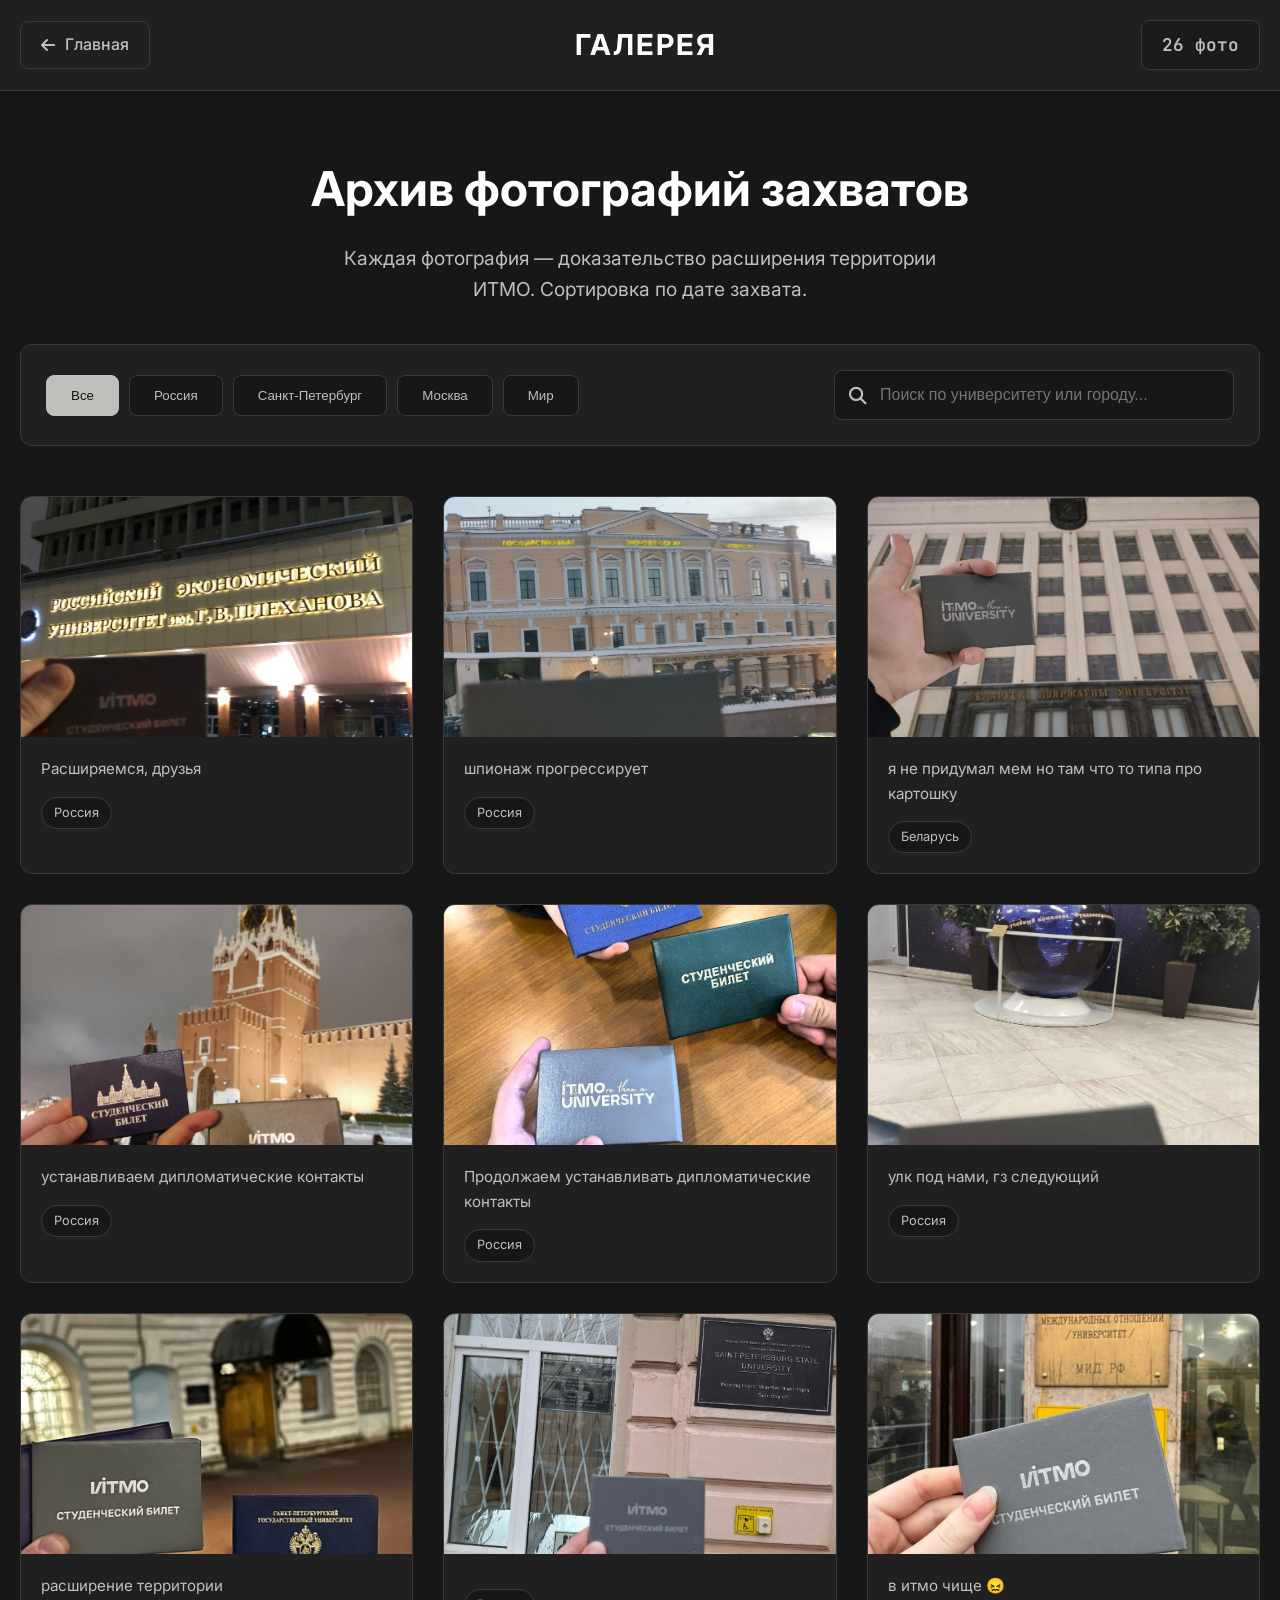
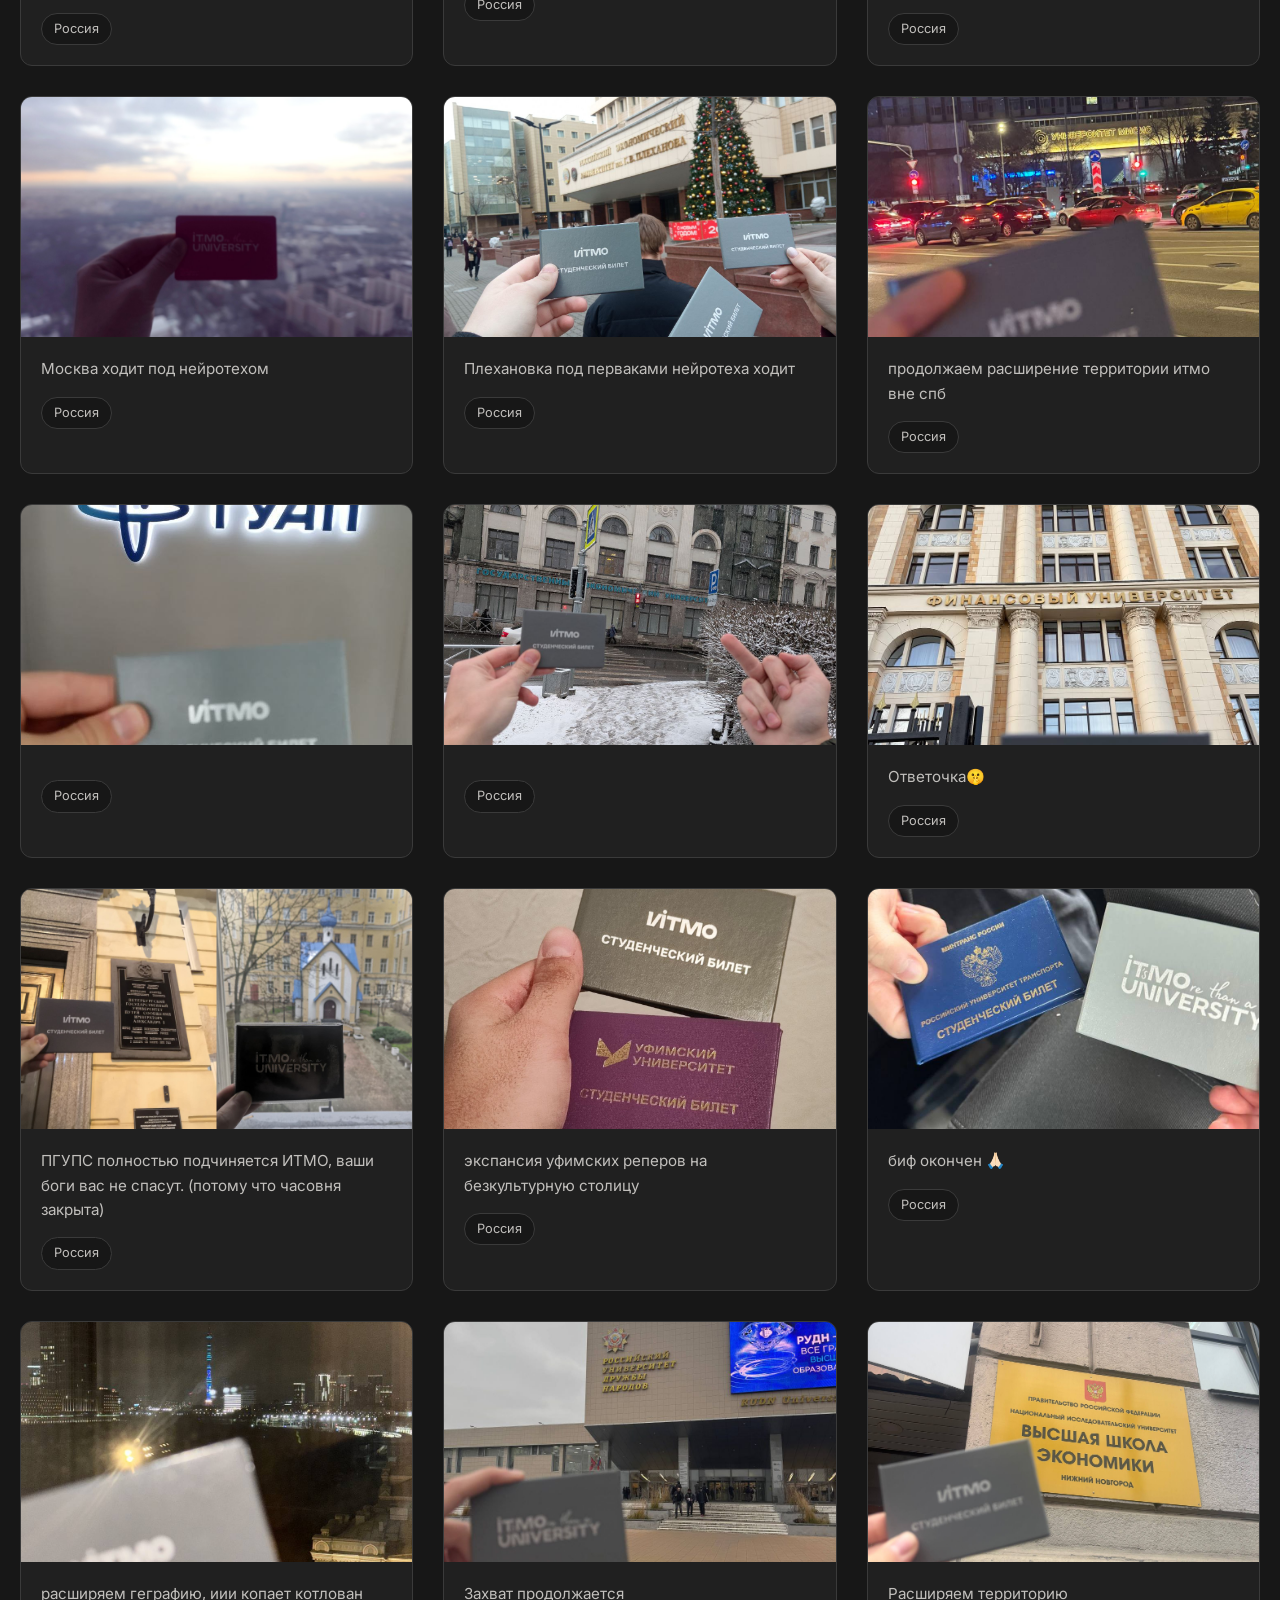
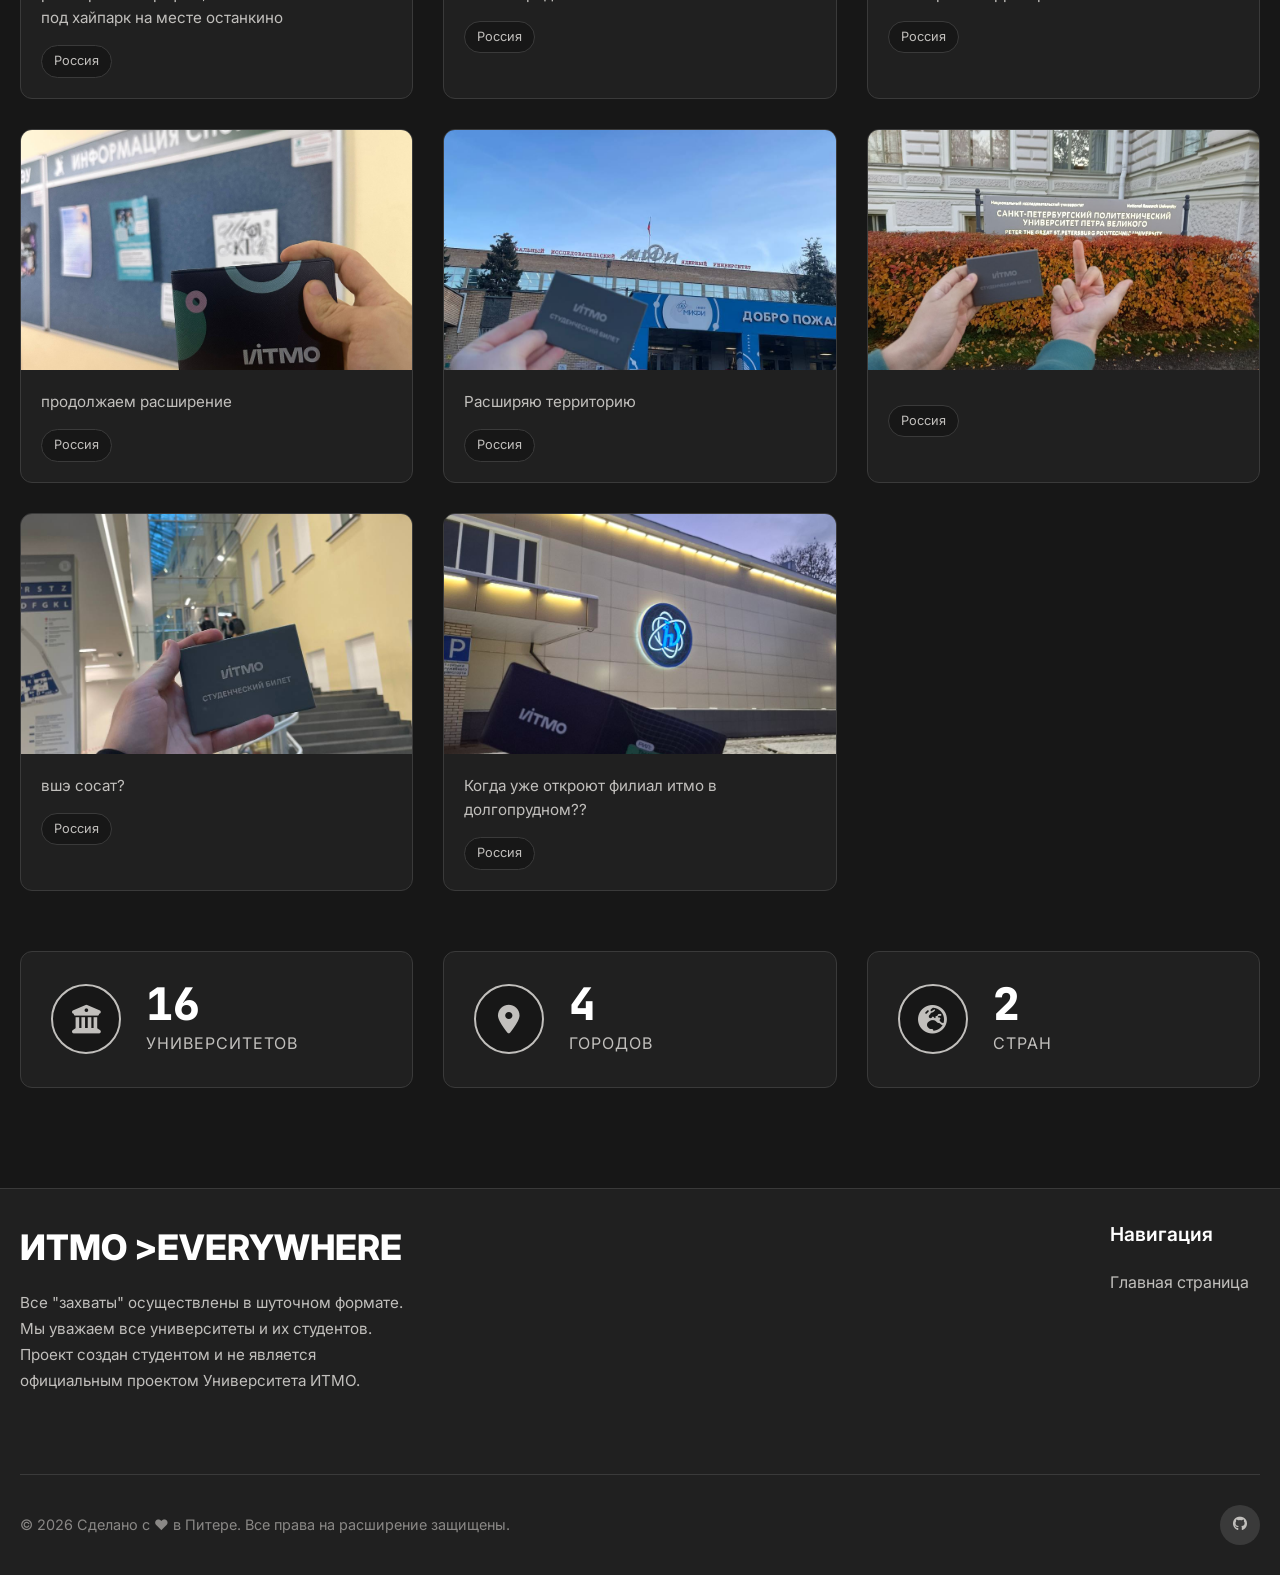
==== gallery.html @ 2c932a51 "Загружена полнустью начальная версия сайта, для тестирования в GitHub Pages" ====
<!DOCTYPE html>
<html lang="ru">
<head>
    <meta charset="UTF-8">
    <meta name="viewport" content="width=device-width, initial-scale=1.0">
    <title>Галерея | ИТМО >EVERYWHERE</title>
    <link rel="stylesheet" href="https://cdnjs.cloudflare.com/ajax/libs/font-awesome/6.4.0/css/all.min.css">
    <link href="https://fonts.googleapis.com/css2?family=Inter:wght@300;400;500;600;700;800&family=JetBrains+Mono:wght@400;500;600;700&display=swap" rel="stylesheet">
    <link rel="stylesheet" href="css/style.css">
    <link rel="stylesheet" href="css/gallery.css">
</head>
<body class="gallery-page">
    <nav class="gallery-nav">
        <div class="container">
            <div class="nav-content">
                <a href="index.html" class="nav-back">
                    <i class="fas fa-arrow-left"></i>
                    <span>Главная</span>
                </a>
                <div class="nav-logo">ГАЛЕРЕЯ</div>
                <div class="nav-stats">
                    <span id="total-photos">0</span> фото
                </div>
            </div>
        </div>
    </nav>
    
    <main class="gallery-main">
        <div class="container">
            <div class="gallery-header">
                <h1 class="gallery-title">Архив фотографий захватов</h1>
                <p class="gallery-subtitle">Каждая фотография — доказательство расширения территории ИТМО. Сортировка по дате захвата.</p>
                
                <div class="gallery-controls">
                    <div class="filter-controls">
                        <button class="filter-btn active" data-filter="all">Все</button>
                        <button class="filter-btn" data-filter="russia">Россия</button>
                        <button class="filter-btn" data-filter="spb">Санкт-Петербург</button>
                        <button class="filter-btn" data-filter="msk">Москва</button>
                        <button class="filter-btn" data-filter="world">Мир</button>
                    </div>
                    
                    <div class="search-controls">
                        <div class="search-box">
                            <i class="fas fa-search"></i>
                            <input type="text" id="search-input" placeholder="Поиск по университету или городу...">
                        </div>
                    </div>
                </div>
            </div>
            
            <div class="gallery-grid" id="gallery-grid">
                <!-- Фотографии будут загружаться здесь -->
                <div class="loading-spinner">
                    <div class="spinner"></div>
                    <p>Загружаем архив захватов...</p>
                </div>
            </div>
            
            <div class="gallery-stats">
                <div class="stats-card">
                    <div class="stats-icon">
                        <i class="fas fa-university"></i>
                    </div>
                    <div class="stats-content">
                        <div class="stats-number" id="stats-universities">0</div>
                        <div class="stats-label">университетов</div>
                    </div>
                </div>
                
                <div class="stats-card">
                    <div class="stats-icon">
                        <i class="fas fa-map-marker-alt"></i>
                    </div>
                    <div class="stats-content">
                        <div class="stats-number" id="stats-cities">0</div>
                        <div class="stats-label">городов</div>
                    </div>
                </div>
                
                <div class="stats-card">
                    <div class="stats-icon">
                        <i class="fas fa-globe-europe"></i>
                    </div>
                    <div class="stats-content">
                        <div class="stats-number" id="stats-countries">0</div>
                        <div class="stats-label">стран</div>
                    </div>
                </div>
            </div>
        </div>
    </main>
    
    <!-- Модальное окно для просмотра фото -->
    <div class="modal-overlay" id="image-modal">
        <div class="modal-container">
            <button class="modal-close" id="modal-close">
                <i class="fas fa-times"></i>
            </button>
            
            <div class="modal-content">
                <div class="modal-image-container">
                    <img id="modal-image" src="" alt="">
                    <div class="image-nav">
                        <button class="nav-btn prev-btn" id="prev-btn">
                            <i class="fas fa-chevron-left"></i>
                        </button>
                        <button class="nav-btn next-btn" id="next-btn">
                            <i class="fas fa-chevron-right"></i>
                        </button>
                    </div>
                </div>
                
                <div class="modal-info">
                    <div class="info-header">
                        <h2 id="modal-university">Название университета</h2>
                        <div class="university-location">
                            <i class="fas fa-map-marker-alt"></i>
                            <span id="modal-location">Город, Страна</span>
                        </div>
                    </div>
                    
                    <div class="info-content">
                        <div class="info-item">
                            <div class="info-label">Дата захвата</div>
                            <div class="info-value" id="modal-date">-</div>
                        </div>
                        
                        <div class="info-item">
                            <div class="info-label">ID захвата</div>
                            <div class="info-value" id="modal-id">-</div>
                        </div>
                        
                        <div class="info-item">
                            <div class="info-label">Комментарий</div>
                            <div class="info-value" id="modal-comment">-</div>
                        </div>
                    </div>
                    
                    <div class="info-actions">
                        <button class="action-btn" id="download-btn">
                            <i class="fas fa-download"></i>
                            <span>Скачать фото</span>
                        </button>
                        <button class="action-btn" id="share-btn">
                            <i class="fas fa-share-alt"></i>
                            <span>Поделиться</span>
                        </button>
                    </div>
                </div>
            </div>
        </div>
    </div>
    
    <footer class="footer">
        <div class="container">
            <div class="footer-content">
                <div class="footer-brand">
                    <div class="footer-logo">ИТМО >EVERYWHERE</div>
                    <p class="footer-description">Все "захваты" осуществлены в шуточном формате. Мы уважаем все университеты и их студентов. Проект создан студентом и не является официальным проектом Университета ИТМО.</p>
                </div>
                
                <div class="footer-links">
                    <div class="footer-column">
                        <h4>Навигация</h4>
                        <ul>
                            <li><a href="index.html">Главная страница</a></li>
                        </ul>
                    </div>
                </div>
            </div>
            
            <div class="footer-bottom">
                <div class="copyright">
                    © 2026 Сделано с ❤️ в Питере. Все права на расширение защищены.
                </div>
                
                <div class="social-links">
                    <a href="https://github.com/Sem-Ir-dev/" class="social-link" target="_blank">
                        <i class="fab fa-github"></i>
                    </a>
                </div>
            </div>
        </div>
    </footer>
    
    <script src="js/gallery.js"></script>
</body>
</html>
---- css/style.css ----
:root {
    --primary-dark: #171717;
    --primary-light: #C1BFBC;
    --primary-gray: #3A3A3A;
    --accent-color: #FFFFFF;
    --text-primary: #FFFFFF;
    --text-secondary: #C1BFBC;
    --text-tertiary: #8A8886;
    --border-color: #3A3A3A;
    --card-bg: #202020;
    --hover-bg: #2A2A2A;
}

/* Сброс и базовые стили */
* {
    margin: 0;
    padding: 0;
    box-sizing: border-box;
}

html {
    scroll-behavior: smooth;
}

body {
    font-family: 'Inter', sans-serif;
    background-color: var(--primary-dark);
    color: var(--text-primary);
    line-height: 1.6;
    overflow-x: hidden;
}

h1, h2, h3, h4 {
    font-weight: 700;
}

.container {
    width: 100%;
    max-width: 1280px;
    margin: 0 auto;
    padding: 0 20px;
}

.section {
    padding: 100px 0;
}

.section-header {
    margin-bottom: 60px;
    text-align: center;
}

.section-title {
    font-size: 3rem;
    margin-bottom: 15px;
    color: var(--text-primary);
    position: relative;
    display: inline-block;
}

.section-title::after {
    content: '';
    position: absolute;
    bottom: -10px;
    left: 50%;
    transform: translateX(-50%);
    width: 60px;
    height: 3px;
    background-color: var(--primary-light);
}

.section-subtitle {
    font-size: 1.2rem;
    color: var(--text-secondary);
    max-width: 600px;
    margin: 25px auto 0;
}

.hero {
    min-height: 100vh;
    display: flex;
    align-items: center;
    position: relative;
    overflow: hidden;
    background-color: var(--primary-dark);
    border-bottom: 1px solid var(--border-color);
}

.hero::before {
    content: '';
    position: absolute;
    top: 0;
    left: 0;
    width: 100%;
    height: 100%;
    background-image: 
        radial-gradient(circle at 10% 20%, rgba(193, 191, 188, 0.03) 0%, transparent 50%),
        radial-gradient(circle at 90% 80%, rgba(193, 191, 188, 0.03) 0%, transparent 50%);
    z-index: 0;
}

.hero-content {
    position: relative;
    z-index: 2;
    width: 100%;
    text-align: center;
}

.hero-logo {
    margin-bottom: 30px;
    font-size: 4.5rem;
    line-height: 1.1;
    display: flex;
    flex-direction: column;
    align-items: center;
    gap: 10px;
}

.logo-itmo {
    width: 300px;
}

.floating-hand-container {
    width: 260px;
    height: 260px;
    margin: 0 auto;
}

.floating-hand {
    width: 100%;
    height: 100%;
    object-fit: contain;
    filter: drop-shadow(0 20px 40px rgba(0, 0, 0, 0.5));
    animation: floatAnimation 6s ease-in-out infinite;
}

.id-card-glow {
    position: absolute;
    top: 50%;
    left: 50%;
    width: 200px;
    height: 200px;
    background: radial-gradient(
        circle,
        rgba(193, 191, 188, 0.3) 0%,
        rgba(193, 191, 188, 0.1) 40%,
        transparent 70%
    );
    transform: translate(-50%, -50%);
    animation: pulseGlow 3s ease-in-out infinite;
    z-index: -1;
}

.logo-expansion {
    font-weight: 300;
    color: var(--text-secondary);
    letter-spacing: 3px;
    text-transform: uppercase;
    font-size: 16px;
    font-style: italic;
}

.hero-subtitle {
    font-size: 1.8rem;
    color: var(--text-secondary);
    margin-bottom: 60px;
    max-width: 700px;
    margin-left: auto;
    margin-right: auto;
    font-weight: 300;
    letter-spacing: 0.5px;
}

.stats-container {
    display: flex;
    justify-content: center;
    gap: 30px;
    margin-bottom: 60px;
    flex-wrap: wrap;
}

.stat-card {
    background-color: var(--card-bg);
    border: 1px solid var(--border-color);
    border-radius: 12px;
    padding: 30px 25px;
    min-width: 200px;
    transition: all 0.3s ease;
}

.stat-card:hover {
    transform: translateY(-5px);
    border-color: var(--primary-light);
    box-shadow: 0 10px 30px rgba(0, 0, 0, 0.3);
}

.stat-number {
    font-size: 3.5rem;
    font-weight: 800;
    color: var(--text-primary);
    line-height: 1;
    margin-bottom: 10px;
    font-family: 'JetBrains Mono', monospace;
}

.stat-label {
    font-size: 0.95rem;
    color: var(--text-secondary);
    text-transform: uppercase;
    letter-spacing: 1.5px;
    font-weight: 500;
}

.btn {
    display: inline-flex;
    align-items: center;
    justify-content: center;
    padding: 18px 36px;
    margin: 20px 10px;
    background-color: transparent;
    color: var(--text-primary);
    text-decoration: none;
    font-weight: 600;
    font-size: 1.1rem;
    border-radius: 8px;
    border: 2px solid var(--primary-light);
    cursor: pointer;
    transition: all 0.3s ease;
    gap: 12px;
    position: relative;
    overflow: hidden;
}

.btn::before {
    content: '';
    position: absolute;
    top: 0;
    left: 0;
    width: 0%;
    height: 100%;
    background-color: var(--primary-light);
    transition: width 0.3s ease;
    z-index: -1;
}

.btn:hover::before {
    width: 100%;
}

.btn:hover {
    color: var(--primary-dark);
    border-color: var(--primary-light);
}

/* Блок "Процесс захвата мира" */
.process {
    background-color: var(--primary-dark);
    border-bottom: 1px solid var(--border-color);
}

.progress-container {
    display: grid;
    grid-template-columns: repeat(auto-fit, minmax(300px, 1fr));
    gap: 30px;
}

.progress-card {
    background-color: var(--card-bg);
    border-radius: 12px;
    padding: 35px 30px;
    border: 1px solid var(--border-color);
    transition: all 0.3s ease;
}

.progress-card:hover {
    transform: translateY(-8px);
    border-color: var(--primary-light);
    box-shadow: 0 15px 40px rgba(0, 0, 0, 0.2);
}

.progress-header {
    display: flex;
    justify-content: space-between;
    align-items: center;
    margin-bottom: 30px;
}

.progress-title {
    font-size: 1.5rem;
    color: var(--text-primary);
}

.progress-percentage {
    font-size: 2.5rem;
    font-weight: 800;
    font-family: 'JetBrains Mono', monospace;
    color: var(--primary-light);
}

.progress-bar {
    height: 10px;
    background-color: var(--primary-gray);
    border-radius: 5px;
    overflow: hidden;
    margin-bottom: 25px;
}

.progress-fill {
    height: 100%;
    border-radius: 5px;
    transition: width 1.5s cubic-bezier(0.34, 1.56, 0.64, 1);
    position: relative;
    overflow: hidden;
}

.progress-fill::after {
    content: '';
    position: absolute;
    top: 0;
    left: 0;
    width: 100%;
    height: 100%;
    background: linear-gradient(90deg, 
        rgba(255, 255, 255, 0) 0%, 
        rgba(255, 255, 255, 0.2) 50%, 
        rgba(255, 255, 255, 0) 100%);
    animation: shimmer 2s infinite;
}

@keyframes floatAnimation {
    0%, 100% {
        transform: translateY(0px) rotate(-5deg);
    }
    50% {
        transform: translateY(-20px) rotate(5deg);
    }
}

@keyframes pulseGlow {
    0%, 100% {
        opacity: 0.5;
        transform: translate(-50%, -50%) scale(1);
    }
    50% {
        opacity: 0.8;
        transform: translate(-50%, -50%) scale(1.1);
    }
}

@keyframes shimmer {
    0% { transform: translateX(-100%); }
    100% { transform: translateX(100%); }
}

.russia-progress {
    background-color: var(--primary-light);
}

.europe-progress {
    background-color: var(--primary-light);
}

.world-progress {
    background-color: var(--primary-light);
}

.progress-description {
    color: var(--text-secondary);
    font-size: 0.95rem;
    line-height: 1.7;
}

.control-close {
    background-color: #FF5F57;
}

.control-minimize {
    background-color: #FFBD2E;
}

.control-maximize {
    background-color: #28C840;
}

/* Карта экспансии */
.map-section {
    background-color: var(--primary-dark);
    border-bottom: 1px solid var(--border-color);
}

.map-container {
    border-radius: 12px;
    overflow: hidden;
    border: 1px solid var(--border-color);
    height: 600px;
    position: relative;
    background-color: var(--card-bg);
}

#expansion-map {
    height: 100%;
    width: 100%;
}

.map-legend {
    position: absolute;
    top: 20px;
    left: 20px;
    background-color: rgba(23, 23, 23, 0.95);
    backdrop-filter: blur(10px);
    border: 1px solid var(--border-color);
    border-radius: 8px;
    padding: 20px;
    z-index: 1000;
    max-width: 280px;
    max-height: 300px;
}

.legend-title {
    font-size: 1.1rem;
    margin-bottom: 15px;
    color: var(--text-primary);
    font-weight: 600;
}

.legend-item {
    display: flex;
    align-items: center;
    margin-bottom: 15px;
}

.legend-color {
    width: 16px;
    height: 16px;
    border-radius: 50%;
    margin-right: 12px;
    flex-shrink: 0;
    background-color: var(--primary-light);
    border: 2px solid var(--text-primary);
}

.legend-text {
    color: var(--text-secondary);
    font-size: 0.9rem;
}

.legend-stats {
    margin-top: 20px;
    padding-top: 20px;
    border-top: 1px solid var(--border-color);
}

.legend-stat {
    display: flex;
    justify-content: space-between;
    margin-bottom: 8px;
}

.legend-stat-label {
    color: var(--text-secondary);
    font-size: 0.85rem;
}

.legend-stat-value {
    color: var(--text-primary);
    font-size: 0.9rem;
    font-weight: 600;
    font-family: 'JetBrains Mono', monospace;
}

/* Блок "Как присоединиться?" */
.join {
    background-color: var(--primary-dark);
    border-bottom: 1px solid var(--border-color);
}

.join-content {
    display: grid;
    grid-template-columns: 1fr 1fr;
    gap: 60px;
    align-items: center;
}

.join-steps {
    display: flex;
    flex-direction: column;
    gap: 40px;
}

.step {
    display: flex;
    gap: 25px;
    position: relative;
}

.step-number {
    width: 60px;
    height: 60px;
    background-color: var(--primary-dark);
    border: 2px solid var(--primary-light);
    border-radius: 50%;
    display: flex;
    align-items: center;
    justify-content: center;
    font-size: 1.8rem;
    font-weight: 800;
    flex-shrink: 0;
    color: var(--primary-light);
    font-family: 'JetBrains Mono', monospace;
}

.step-content {
    flex: 1;
}

.step-title {
    font-size: 1.5rem;
    margin-bottom: 10px;
    color: var(--text-primary);
}

.step-description {
    color: var(--text-secondary);
    line-height: 1.7;
}

.qr-container {
    background-color: var(--card-bg);
    border-radius: 12px;
    padding: 40px;
    text-align: center;
    border: 1px solid var(--border-color);
}

.qr-title {
    font-size: 1.5rem;
    margin-bottom: 15px;
    color: var(--text-primary);
}

.qr-description {
    color: var(--text-secondary);
    margin-bottom: 30px;
    line-height: 1.7;
}

.qr-code {
    width: 220px;
    height: 220px;
    background-color: var(--primary-light);
    border-radius: 8px;
    margin: 0 auto 30px;
    display: flex;
    align-items: center;
    justify-content: center;
    position: relative;
    overflow: hidden;
    border: 2px solid var(--border-color);
}

.qr-placeholder {
    display: flex;
    flex-direction: column;
    align-items: center;
    gap: 15px;
    color: var(--primary-dark);
}

.qr-placeholder i {
    font-size: 4rem;
}

.qr-placeholder span {
    font-weight: 600;
    font-size: 1.1rem;
}

/* Футер */
.footer {
    background-color: var(--card-bg);
    padding: 30px 0;
    border-top: 1px solid var(--border-color);
}

.footer-content {
    display: flex;
    justify-content: space-between;
    align-items: flex-start;
    flex-wrap: wrap;
    margin-bottom: 40px;
}

.footer-brand {
    flex: 1;
    min-width: 300px;
    margin-right: 40px;
    margin-bottom: 40px;
}

.footer-logo {
    font-size: 2.2rem;
    font-weight: 800;
    color: var(--text-primary);
    margin-bottom: 15px;
}

.footer-description {
    color: var(--text-secondary);
    max-width: 400px;
    line-height: 1.7;
    font-size: 0.95rem;
}

.footer-links {
    display: flex;
    gap: 60px;
    flex-wrap: wrap;
}

.footer-column {
    min-width: 150px;
}

.footer-column h4 {
    font-size: 1.2rem;
    margin-bottom: 20px;
    color: var(--text-primary);
    font-weight: 600;
}

.footer-column ul {
    list-style: none;
}

.footer-column li {
    margin-bottom: 12px;
}

.footer-column a {
    color: var(--text-secondary);
    text-decoration: none;
    transition: color 0.3s ease;
    display: flex;
    align-items: center;
    gap: 8px;
}

.footer-column a:hover {
    color: var(--primary-light);
}

.footer-bottom {
    display: flex;
    justify-content: space-between;
    align-items: center;
    padding-top: 30px;
    border-top: 1px solid var(--border-color);
    color: var(--text-tertiary);
    font-size: 0.9rem;
    flex-wrap: wrap;
}

.copyright {
    flex: 1;
}

.social-links {
    display: flex;
    gap: 15px;
}

.social-link {
    width: 40px;
    height: 40px;
    border-radius: 50%;
    background-color: var(--primary-gray);
    display: flex;
    align-items: center;
    justify-content: center;
    color: var(--text-secondary);
    text-decoration: none;
    transition: all 0.3s ease;
}

.social-link:hover {
    background-color: var(--primary-light);
    color: var(--primary-dark);
    transform: translateY(-3px);
}

/* Адаптивность */
@media (max-width: 1024px) {
    .hero-logo {
        font-size: 3.5rem;
    }

    .floating-hand-container {
        position: relative;
        width: 300px;
        height: 300px;
        right: auto;
        bottom: auto;
        margin: 30px auto;
    }
    
    .logo-expansion {
        font-size: 2.5rem;
    }
    
    .hero-subtitle {
        font-size: 1.5rem;
    }
    
    .join-content {
        grid-template-columns: 1fr;
        gap: 40px;
    }
    
    .footer-content {
        flex-direction: column;
        gap: 40px;
    }
    
    .footer-links {
        width: 100%;
        justify-content: space-between;
    }
}

@media (max-width: 768px) {
    .hero-logo {
        font-size: 2.8rem;
        flex-direction: column;
        gap: 5px;
    }
    
    .logo-expansion {
        font-size: 2rem;
    }
    
    .logo-separator {
        font-size: 2rem;
        margin: 5px 0;
    }
    
    .hero-subtitle {
        font-size: 1.3rem;
    }
    
    .section-title {
        font-size: 2.5rem;
    }
    
    .section {
        padding: 70px 0;
    }
    
    .stats-container {
        justify-content: center;
    }
    
    .stat-card {
        min-width: 150px;
        padding: 20px 15px;
    }
    
    .stat-number {
        font-size: 2.8rem;
    }
    
    .progress-container {
        grid-template-columns: 1fr;
    }
    
    .map-container {
        height: 900px;
    }
    
    .footer-links {
        flex-direction: column;
        gap: 30px;
    }
    
    .footer-bottom {
        flex-direction: column;
        gap: 20px;
        text-align: center;
    }
}

@media (max-width: 480px) {
    .hero-logo {
        font-size: 2rem;
    }
    
    .logo-expansion {
        font-size: 1.5rem;
        letter-spacing: 2px;
    }
    
    .logo-separator {
        font-size: 1.5rem;
    }
    
    .section-title {
        font-size: 2rem;
    }
    
    .stat-card {
        min-width: 100%;
    }
    
    .step {
        flex-direction: column;
        gap: 15px;
    }
    
    .step-number {
        width: 50px;
        height: 50px;
        font-size: 1.5rem;
    }
    
    .map-legend {
        position: relative;
        top: 0;
        left: 0;
        max-width: 100%;
    }
}

/* Стили для карты */
.leaflet-container {
    font-family: 'Inter', sans-serif;
    background-color: var(--primary-dark) !important;
}

.university-marker {
    background-color: var(--primary-light);
    border: 3px solid var(--text-primary);
    border-radius: 50%;
    width: 24px;
    height: 24px;
    display: flex;
    align-items: center;
    justify-content: center;
    color: var(--primary-dark);
    font-weight: bold;
    box-shadow: 0 0 10px rgba(193, 191, 188, 0.5);
}

.leaflet-popup-content {
    min-width: 280px;
    padding: 0;
    margin: 0;
    background-color: var(--card-bg);
    color: var(--text-primary);
}

.university-popup {
    padding: 0;
}

.university-photo {
    width: 100%;
    height: 180px;
    object-fit: cover;
    border-radius: 4px 4px 0 0;
    background-color: var(--primary-gray);
}

.university-info {
    padding: 20px;
}

.university-name {
    font-weight: 700;
    color: var(--text-primary);
    font-size: 1.3rem;
    margin-bottom: 8px;
}

.university-location {
    display: flex;
    align-items: center;
    gap: 8px;
    color: var(--text-secondary);
    margin-bottom: 15px;
    font-size: 0.95rem;
}

.university-comment {
    color: var(--text-secondary);
    line-height: 1.6;
    font-style: italic;
    border-left: 3px solid var(--primary-light);
    padding-left: 12px;
}

.leaflet-popup-content-wrapper {
    border-radius: 8px;
    border: 1px solid var(--border-color);
    background-color: var(--card-bg);
    color: var(--text-primary);
    box-shadow: 0 10px 30px rgba(0, 0, 0, 0.3);
}

.leaflet-popup-tip {
    background-color: var(--card-bg);
    border: 1px solid var(--border-color);
}

.leaflet-control-attribution {
    background-color: rgba(23, 23, 23, 0.8) !important;
    color: var(--text-secondary) !important;
}

.leaflet-control-attribution a {
    color: var(--primary-light) !important;
}

@keyframes glitch {
  0% {
    transform: translate(0);
  }
  20% {
    transform: translate(-2px, 2px);
  }
  40% {
    transform: translate(-2px, -2px);
  }
  60% {
    transform: translate(2px, 2px);
  }
  80% {
    transform: translate(2px, -2px);
  }
  100% {
    transform: translate(0);
  }
}

@keyframes glitchText {
  0% {
    clip-path: inset(0 0 0 0);
    transform: translate(0);
  }
  5% {
    clip-path: inset(15% 0 30% 0);
    transform: translate(-1px, 1px);
  }
  10% {
    clip-path: inset(30% 0 15% 0);
    transform: translate(1px, -1px);
  }
  15% {
    clip-path: inset(10% 0 40% 0);
    transform: translate(-1px, 0);
  }
  20% {
    clip-path: inset(0 0 0 0);
    transform: translate(0);
  }
}

.glitch-text {
  position: relative;
  animation: glitchText 10s infinite;
}

.glitch-text::before,
.glitch-text::after {
  content: attr(data-text);
  position: absolute;
  top: 0;
  left: 0;
  width: 100%;
  height: 100%;
  opacity: 0.8;
}

.glitch-text::before {
  animation: glitch 0.3s infinite;
  color: rgba(255, 0, 0, 0.7);
  z-index: -1;
}

.glitch-text::after {
  animation: glitch 0.3s infinite reverse;
  color: rgba(0, 255, 255, 0.7);
  z-index: -2;
}

.spb-progress {
    background: linear-gradient(90deg, #C1BFBC, #E0DEDB);
}
---- css/gallery.css ----
/* Стили для страницы галереи */

/* Основные цвета галереи */
.gallery-page {
    background-color: var(--primary-dark);
}

/* Навигация */
.gallery-nav {
    background-color: var(--card-bg);
    border-bottom: 1px solid var(--border-color);
    padding: 20px 0;
    position: sticky;
    top: 0;
    z-index: 1000;
    backdrop-filter: blur(10px);
}

.nav-content {
    display: flex;
    justify-content: space-between;
    align-items: center;
}

.nav-back {
    display: flex;
    align-items: center;
    gap: 10px;
    color: var(--primary-light);
    text-decoration: none;
    font-weight: 500;
    padding: 10px 20px;
    border: 1px solid var(--border-color);
    border-radius: 8px;
    transition: all 0.3s ease;
}

.nav-back:hover {
    background-color: var(--hover-bg);
    border-color: var(--primary-light);
}

.nav-logo {
    font-size: 1.8rem;
    font-weight: 700;
    color: var(--text-primary);
    letter-spacing: 2px;
    text-transform: uppercase;
}

.nav-stats {
    font-size: 1.1rem;
    color: var(--primary-light);
    font-weight: 600;
    font-family: 'JetBrains Mono', monospace;
    padding: 10px 20px;
    border: 1px solid var(--border-color);
    border-radius: 8px;
    background-color: rgba(23, 23, 23, 0.5);
}

/* Основной контент галереи */
.gallery-main {
    padding: 60px 0 100px;
}

.gallery-header {
    margin-bottom: 50px;
    text-align: center;
}

.gallery-title {
    font-size: 3rem;
    color: var(--text-primary);
    margin-bottom: 15px;
}

.gallery-subtitle {
    color: var(--text-secondary);
    font-size: 1.2rem;
    max-width: 600px;
    margin: 0 auto 40px;
    line-height: 1.6;
}

.gallery-controls {
    display: flex;
    justify-content: space-between;
    align-items: center;
    flex-wrap: wrap;
    gap: 20px;
    margin-bottom: 30px;
    background-color: var(--card-bg);
    padding: 25px;
    border-radius: 12px;
    border: 1px solid var(--border-color);
}

.filter-controls {
    display: flex;
    gap: 10px;
    flex-wrap: wrap;
}

.filter-btn {
    padding: 12px 24px;
    background-color: var(--primary-dark);
    color: var(--text-secondary);
    border: 1px solid var(--border-color);
    border-radius: 8px;
    font-weight: 500;
    cursor: pointer;
    transition: all 0.3s ease;
}

.filter-btn:hover {
    background-color: var(--hover-bg);
    color: var(--text-primary);
}

.filter-btn.active {
    background-color: var(--primary-light);
    color: var(--primary-dark);
    border-color: var(--primary-light);
}

.search-controls {
    flex: 1;
    max-width: 400px;
}

.search-box {
    position: relative;
    display: flex;
    align-items: center;
}

.search-box i {
    position: absolute;
    left: 15px;
    color: var(--text-secondary);
    font-size: 1.1rem;
}

#search-input {
    width: 100%;
    padding: 15px 15px 15px 45px;
    background-color: var(--primary-dark);
    border: 1px solid var(--border-color);
    border-radius: 8px;
    color: var(--text-primary);
    font-size: 1rem;
    transition: all 0.3s ease;
}

#search-input:focus {
    outline: none;
    border-color: var(--primary-light);
    box-shadow: 0 0 0 2px rgba(193, 191, 188, 0.1);
}

/* Сетка галереи */
.gallery-grid {
    display: grid;
    grid-template-columns: repeat(auto-fill, minmax(320px, 1fr));
    gap: 30px;
    margin-bottom: 60px;
}

.gallery-item {
    background-color: var(--card-bg);
    border-radius: 12px;
    overflow: hidden;
    border: 1px solid var(--border-color);
    transition: all 0.3s ease;
    position: relative;
    cursor: pointer;
}

.gallery-item:hover {
    transform: translateY(-10px);
    border-color: var(--primary-light);
    box-shadow: 0 15px 40px rgba(0, 0, 0, 0.3);
}

.gallery-item:hover .item-image {
    transform: scale(1.05);
}

.gallery-item:hover .item-overlay {
    opacity: 1;
}

.item-image-container {
    height: 240px;
    overflow: hidden;
    position: relative;
}

.item-image {
    width: 100%;
    height: 100%;
    object-fit: cover;
    transition: transform 0.5s ease;
}

.item-overlay {
    position: absolute;
    top: 0;
    left: 0;
    width: 100%;
    height: 100%;
    background: linear-gradient(to bottom, transparent 50%, rgba(23, 23, 23, 0.9) 100%);
    display: flex;
    align-items: flex-end;
    padding: 20px;
    opacity: 0;
    transition: opacity 0.3s ease;
}

.item-info {
    width: 100%;
}

.item-university {
    font-size: 1.3rem;
    font-weight: 600;
    color: var(--text-primary);
    margin-bottom: 5px;
}

.item-location {
    display: flex;
    align-items: center;
    gap: 8px;
    color: var(--primary-light);
    font-size: 0.9rem;
    margin-bottom: 10px;
}

.item-date {
    color: var(--text-tertiary);
    font-size: 0.85rem;
    font-family: 'JetBrains Mono', monospace;
}

.item-content {
    padding: 20px;
}

.item-comment {
    color: var(--text-secondary);
    font-size: 0.95rem;
    line-height: 1.6;
    display: -webkit-box;
    -webkit-box-orient: vertical;
    overflow: hidden;
    margin-bottom: 15px;
}

.item-tags {
    display: flex;
    gap: 8px;
    flex-wrap: wrap;
}

.item-tag {
    padding: 5px 12px;
    background-color: var(--primary-dark);
    color: var(--text-secondary);
    border-radius: 20px;
    font-size: 0.8rem;
    border: 1px solid var(--border-color);
}

/* Статистика галереи */
.gallery-stats {
    display: grid;
    grid-template-columns: repeat(auto-fit, minmax(250px, 1fr));
    gap: 30px;
    margin-top: 60px;
}

.stats-card {
    background-color: var(--card-bg);
    border: 1px solid var(--border-color);
    border-radius: 12px;
    padding: 30px;
    display: flex;
    align-items: center;
    gap: 25px;
    transition: all 0.3s ease;
}

.stats-card:hover {
    border-color: var(--primary-light);
    transform: translateY(-5px);
}

.stats-icon {
    width: 70px;
    height: 70px;
    background-color: var(--primary-dark);
    border-radius: 50%;
    display: flex;
    align-items: center;
    justify-content: center;
    border: 2px solid var(--primary-light);
}

.stats-icon i {
    font-size: 1.8rem;
    color: var(--primary-light);
}

.stats-content {
    flex: 1;
}

.stats-number {
    font-size: 2.8rem;
    font-weight: 800;
    color: var(--text-primary);
    font-family: 'JetBrains Mono', monospace;
    line-height: 1;
    margin-bottom: 5px;
}

.stats-label {
    color: var(--text-secondary);
    font-size: 1rem;
    text-transform: uppercase;
    letter-spacing: 1px;
}

/* Спиннер загрузки */
.loading-spinner {
    grid-column: 1 / -1;
    text-align: center;
    padding: 60px 0;
}

.spinner {
    width: 60px;
    height: 60px;
    border: 4px solid var(--border-color);
    border-top: 4px solid var(--primary-light);
    border-radius: 50%;
    animation: spin 1s linear infinite;
    margin: 0 auto 20px;
}

@keyframes spin {
    0% { transform: rotate(0deg); }
    100% { transform: rotate(360deg); }
}

.loading-spinner p {
    color: var(--text-secondary);
    font-size: 1.1rem;
}

/* Сообщение об отсутствии результатов */
.no-results {
    grid-column: 1 / -1;
    text-align: center;
    padding: 80px 0;
    color: var(--text-secondary);
}

.no-results i {
    font-size: 3rem;
    margin-bottom: 20px;
    color: var(--primary-gray);
}

.no-results h3 {
    font-size: 1.8rem;
    color: var(--text-primary);
    margin-bottom: 10px;
}

.no-results p {
    max-width: 400px;
    margin: 0 auto;
    line-height: 1.6;
}

/* Модальное окно */
.modal-overlay {
    position: fixed;
    top: 0;
    left: 0;
    width: 100%;
    height: 100%;
    background-color: rgba(23, 23, 23, 0.95);
    backdrop-filter: blur(10px);
    z-index: 2000;
    display: flex;
    align-items: center;
    justify-content: center;
    opacity: 0;
    visibility: hidden;
    transition: all 0.3s ease;
}

.modal-overlay.active {
    opacity: 1;
    visibility: visible;
}

.modal-container {
    width: 90%;
    max-width: 1200px;
    max-height: 90vh;
    background-color: var(--card-bg);
    border-radius: 16px;
    overflow: hidden;
    border: 1px solid var(--border-color);
    position: relative;
    transform: scale(0.9);
    transition: transform 0.3s ease;
}

.modal-overlay.active .modal-container {
    transform: scale(1);
}

.modal-close {
    position: absolute;
    top: 20px;
    right: 20px;
    width: 50px;
    height: 50px;
    border-radius: 50%;
    background-color: rgba(23, 23, 23, 0.8);
    border: 1px solid var(--border-color);
    color: var(--text-primary);
    font-size: 1.2rem;
    cursor: pointer;
    z-index: 10;
    transition: all 0.3s ease;
    display: flex;
    align-items: center;
    justify-content: center;
}

.modal-close:hover {
    background-color: var(--primary-light);
    color: var(--primary-dark);
    border-color: var(--primary-light);
}

.modal-content {
    display: flex;
    height: 100%;
    max-height: 90vh;
}

.modal-image-container {
    flex: 2;
    position: relative;
    overflow: hidden;
    background-color: var(--primary-dark);
    display: flex;
    align-items: center;
    justify-content: center;
}

#modal-image {
    max-width: 100%;
    max-height: 100%;
    object-fit: contain;
}

.image-nav {
    position: absolute;
    top: 0;
    left: 0;
    width: 100%;
    height: 100%;
    display: flex;
    align-items: center;
    justify-content: space-between;
    padding: 0 20px;
    pointer-events: none;
}

.nav-btn {
    pointer-events: auto;
    width: 60px;
    height: 60px;
    border-radius: 50%;
    background-color: rgba(23, 23, 23, 0.7);
    border: 1px solid var(--border-color);
    color: var(--text-primary);
    font-size: 1.5rem;
    cursor: pointer;
    display: flex;
    align-items: center;
    justify-content: center;
    transition: all 0.3s ease;
}

.nav-btn:hover {
    background-color: var(--primary-light);
    color: var(--primary-dark);
    border-color: var(--primary-light);
}

.modal-info {
    flex: 1;
    padding: 40px;
    overflow-y: auto;
    border-left: 1px solid var(--border-color);
}

.info-header {
    margin-bottom: 30px;
    padding-bottom: 20px;
    border-bottom: 1px solid var(--border-color);
}

#modal-university {
    font-size: 2rem;
    color: var(--text-primary);
    margin-bottom: 10px;
    line-height: 1.2;
}

.university-location {
    display: flex;
    align-items: center;
    gap: 10px;
    color: var(--primary-light);
    font-size: 1.1rem;
}

.info-content {
    margin-bottom: 40px;
}

.info-item {
    margin-bottom: 25px;
}

.info-label {
    color: var(--text-secondary);
    font-size: 0.9rem;
    text-transform: uppercase;
    letter-spacing: 1px;
    margin-bottom: 8px;
}

.info-value {
    color: var(--text-primary);
    font-size: 1.1rem;
    line-height: 1.5;
}

#modal-comment {
    font-style: italic;
    line-height: 1.6;
}

.info-actions {
    display: flex;
    gap: 15px;
    flex-wrap: wrap;
}

.action-btn {
    flex: 1;
    min-width: 150px;
    padding: 15px 20px;
    background-color: var(--primary-dark);
    border: 1px solid var(--border-color);
    border-radius: 8px;
    color: var(--text-primary);
    font-weight: 500;
    cursor: pointer;
    transition: all 0.3s ease;
    display: flex;
    align-items: center;
    justify-content: center;
    gap: 10px;
}

.action-btn:hover {
    background-color: var(--hover-bg);
    border-color: var(--primary-light);
}

/* Адаптивность */
@media (max-width: 1024px) {
    .modal-content {
        flex-direction: column;
        max-height: 95vh;
    }
    
    .modal-image-container {
        flex: none;
        height: 50vh;
    }
    
    .modal-info {
        flex: none;
        max-height: 45vh;
    }
}

@media (max-width: 768px) {
    .gallery-title {
        font-size: 2.2rem;
    }
    
    .gallery-controls {
        flex-direction: column;
        align-items: stretch;
    }
    
    .filter-controls {
        justify-content: center;
    }
    
    .search-controls {
        max-width: 100%;
    }
    
    .gallery-grid {
        grid-template-columns: repeat(auto-fill, minmax(280px, 1fr));
        gap: 20px;
    }
    
    .modal-container {
        width: 95%;
        height: 95vh;
    }
    
    .modal-info {
        padding: 25px;
    }
    
    #modal-university {
        font-size: 1.6rem;
    }
}

@media (max-width: 480px) {
    .gallery-nav {
        padding: 10px 0;
    }

    .nav-logo, .nav-stats, .nav-back {
        font-size: 14px;
    }
    
    .gallery-title {
        font-size: 1.8rem;
    }
    
    .gallery-grid {
        grid-template-columns: 1fr;
    }
    
    .gallery-stats {
        grid-template-columns: 1fr;
    }
    
    .info-actions {
        flex-direction: column;
    }
    
    .action-btn {
        min-width: 100%;
    }
}
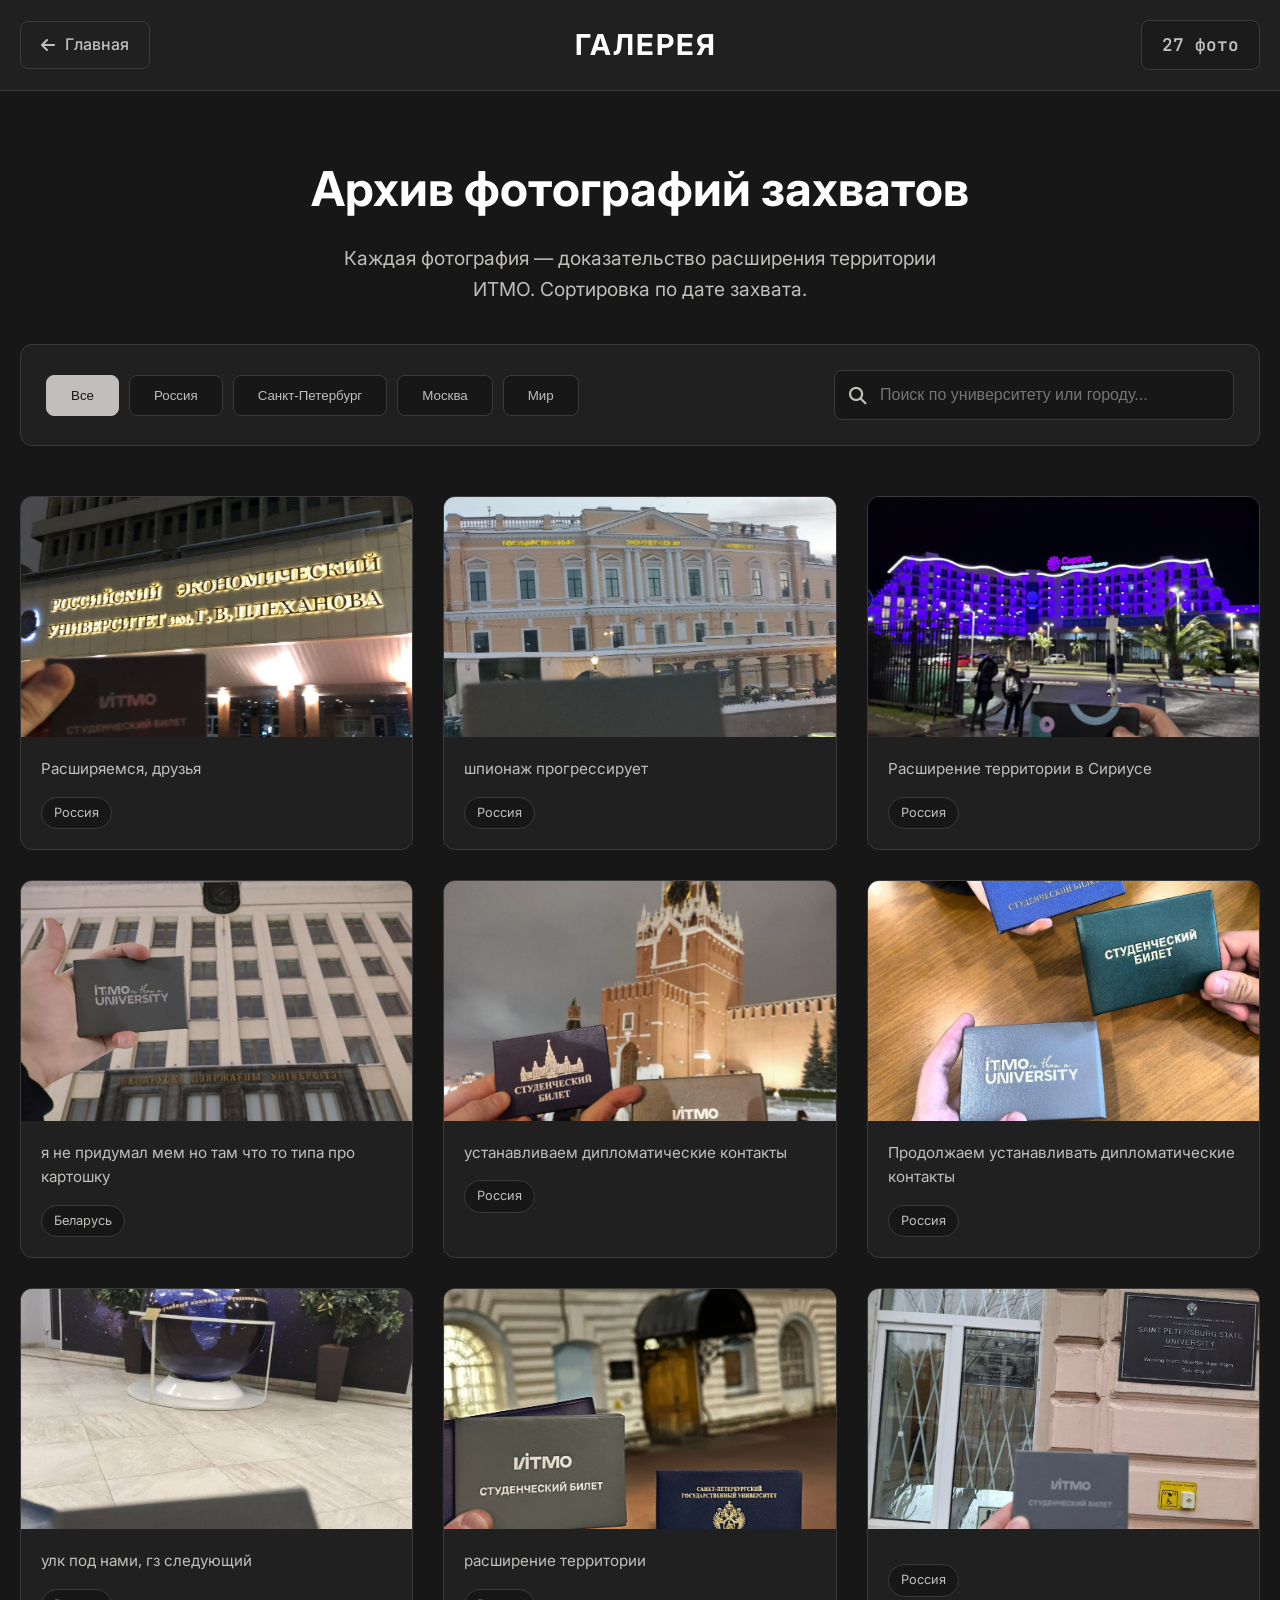
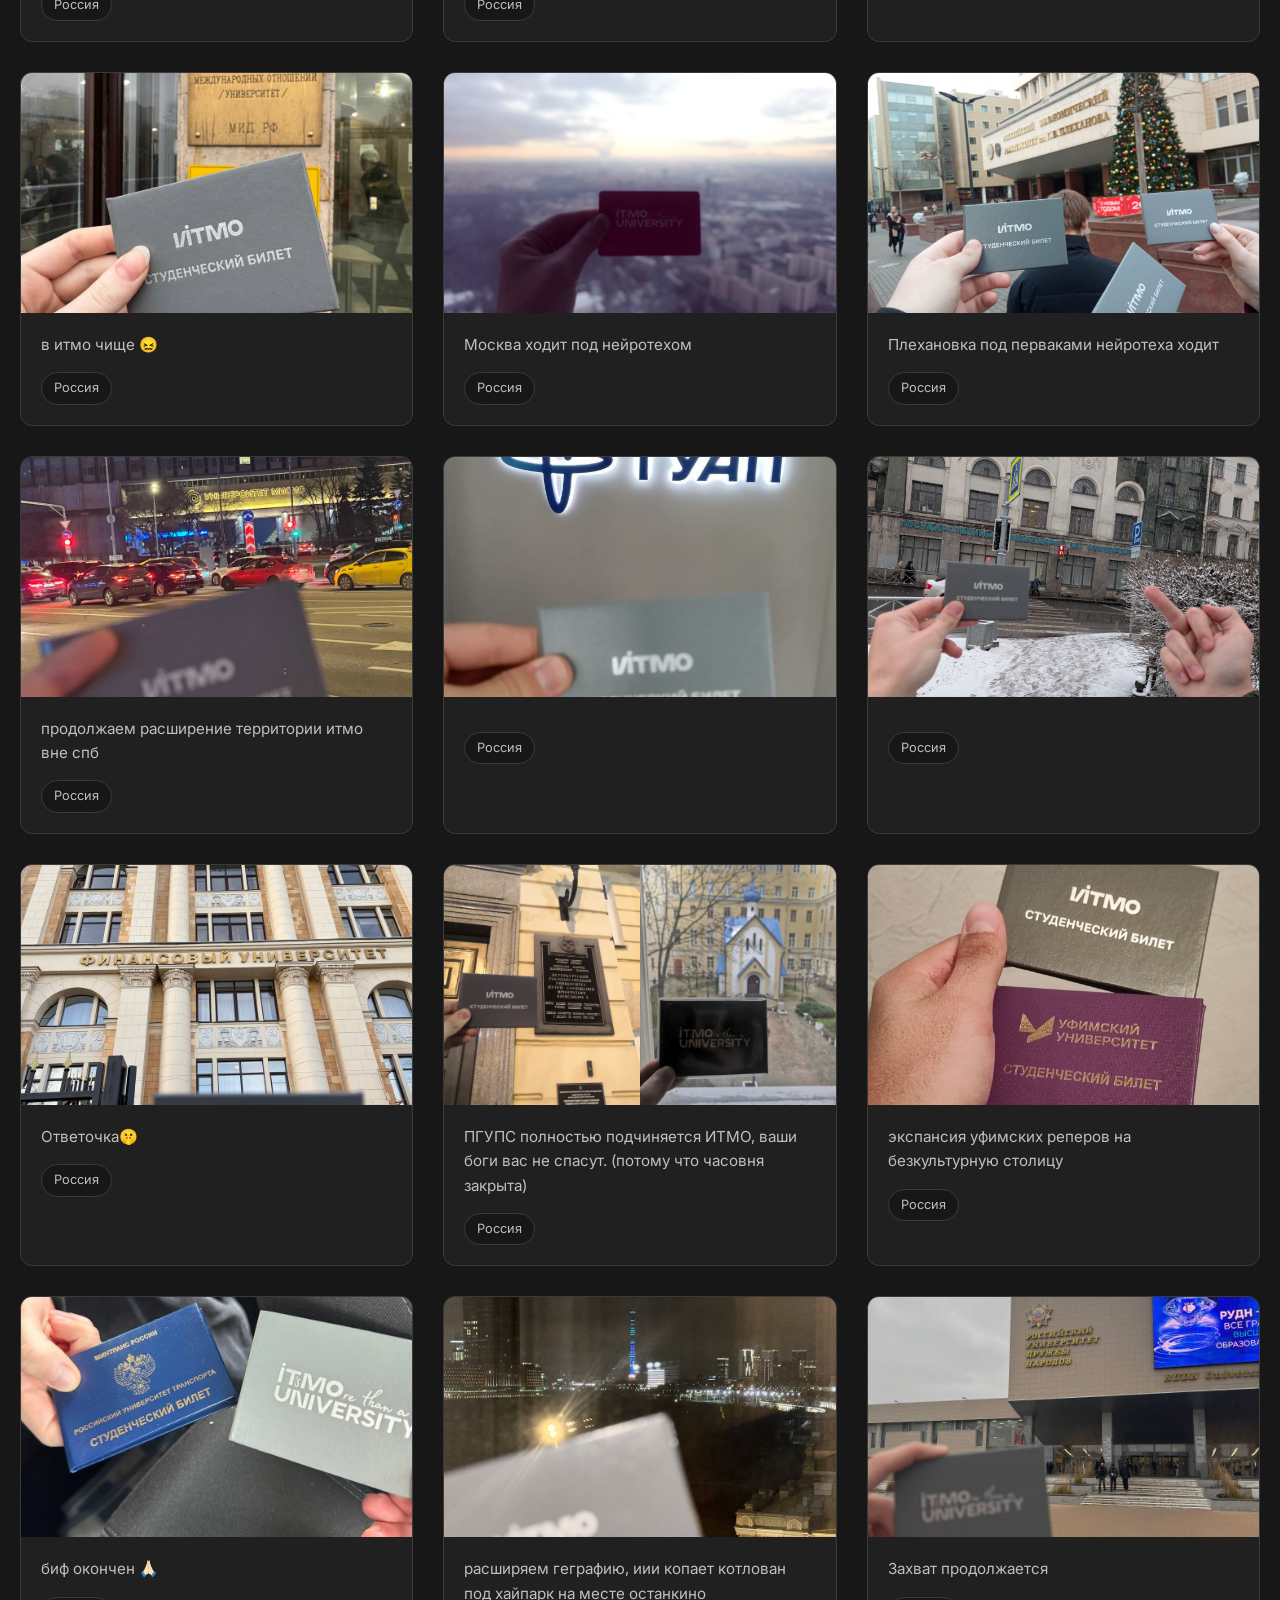
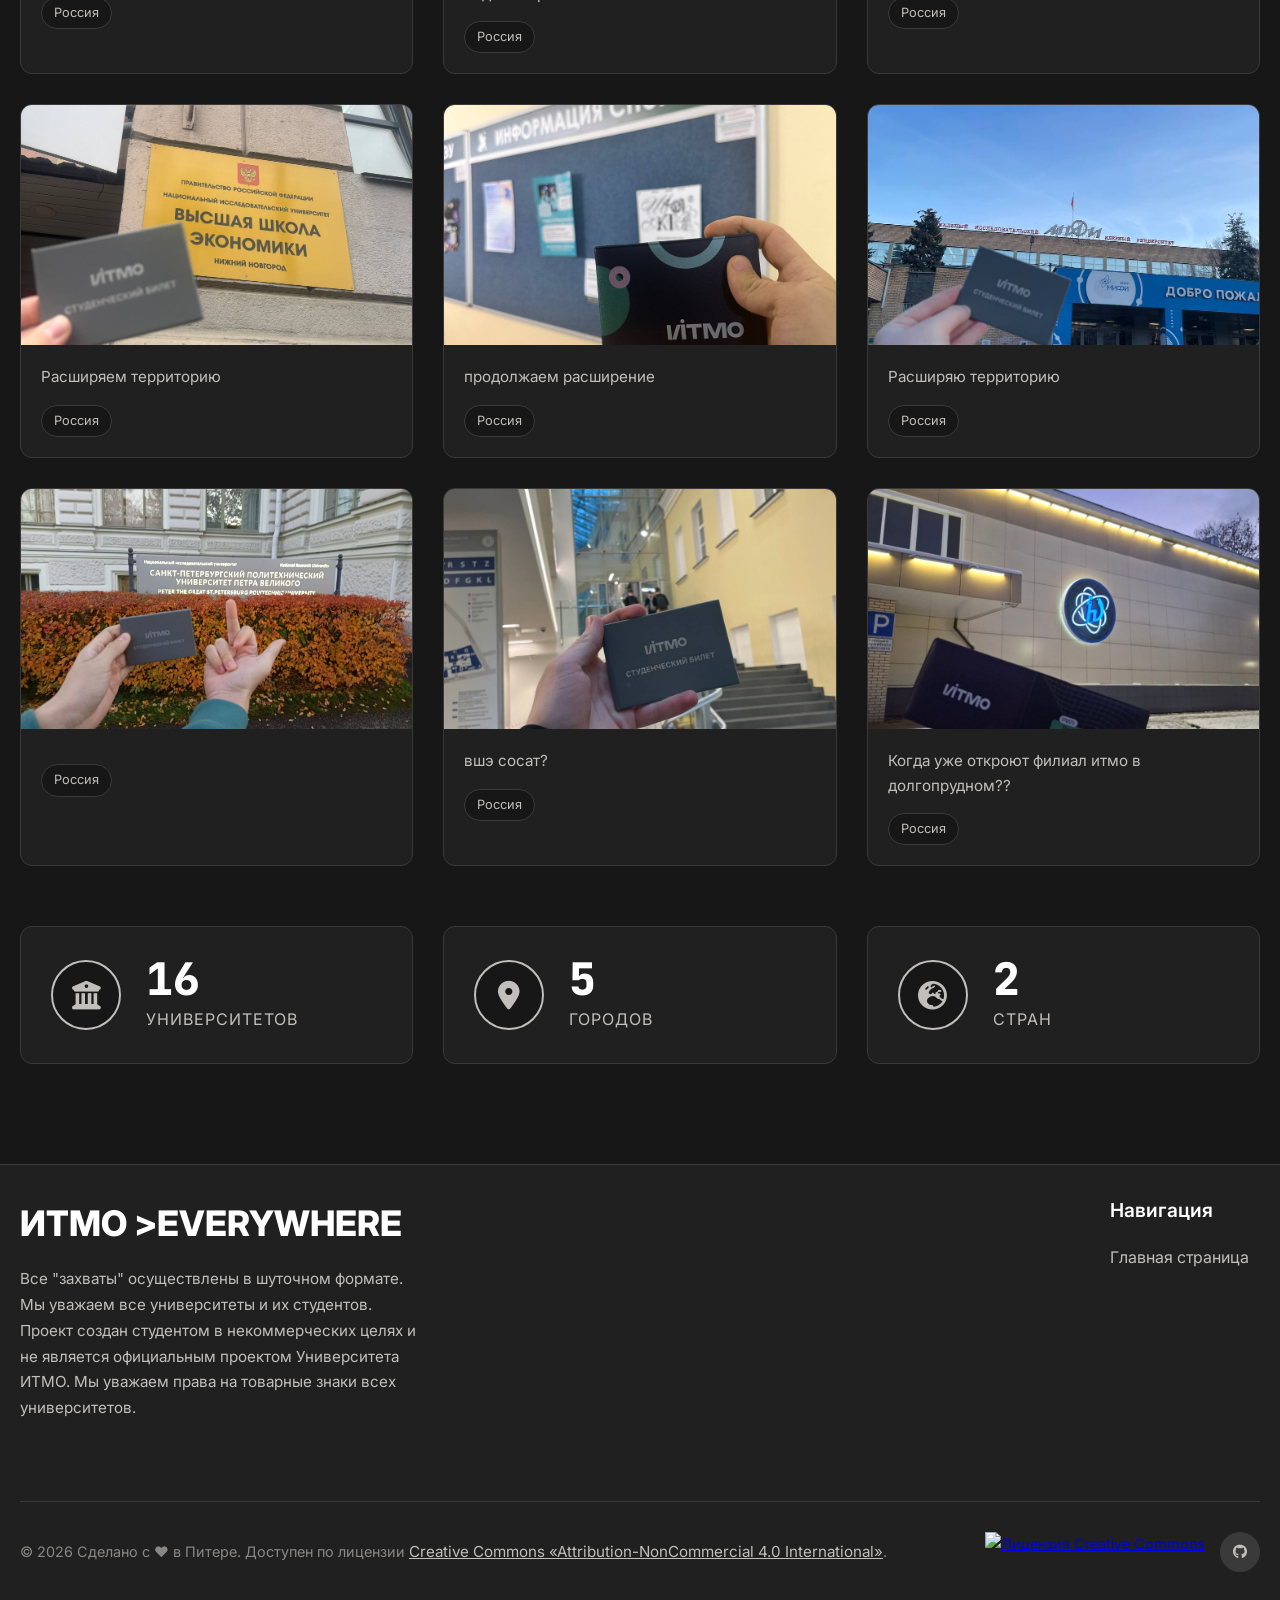
==== commit a7d4e3fb: "Добавил строку про лицензию" ====
--- a/gallery.html
+++ b/gallery.html
@@ -157,7 +157,7 @@
             <div class="footer-content">
                 <div class="footer-brand">
                     <div class="footer-logo">ИТМО >EVERYWHERE</div>
-                    <p class="footer-description">Все "захваты" осуществлены в шуточном формате. Мы уважаем все университеты и их студентов. Проект создан студентом и не является официальным проектом Университета ИТМО.</p>
+                    <p class="footer-description">Все "захваты" осуществлены в шуточном формате. Мы уважаем все университеты и их студентов. Проект создан студентом в некоммерческих целях и не является официальным проектом Университета ИТМО. Мы уважаем права на товарные знаки всех университетов.</p>
                 </div>
                 
                 <div class="footer-links">
@@ -172,10 +172,17 @@
             
             <div class="footer-bottom">
                 <div class="copyright">
-                    © 2026 Сделано с ❤️ в Питере. Все права на расширение защищены.
+                    © 2026 Сделано с ❤️ в Питере. Доступен по лицензии 
+                    <a rel="license" href="http://creativecommons.org/licenses/by-nc/4.0/" id="license_link">
+                    Creative Commons «Attribution-NonCommercial 4.0 International»</a>.
                 </div>
                 
                 <div class="social-links">
+                    <a rel="license" href="http://creativecommons.org/licenses/by-nc/4.0/">
+                    <img alt="Лицензия Creative Commons" 
+                        src="https://i.creativecommons.org/l/by-nc/4.0/88x31.png">
+                    </a>
+
                     <a href="https://github.com/Sem-Ir-dev/" class="social-link" target="_blank">
                         <i class="fab fa-github"></i>
                     </a>
--- a/css/style.css
+++ b/css/style.css
@@ -604,7 +604,7 @@
     margin-bottom: 15px;
 }
 
-.footer-description {
+.footer-description, #license_link {
     color: var(--text-secondary);
     max-width: 400px;
     line-height: 1.7;
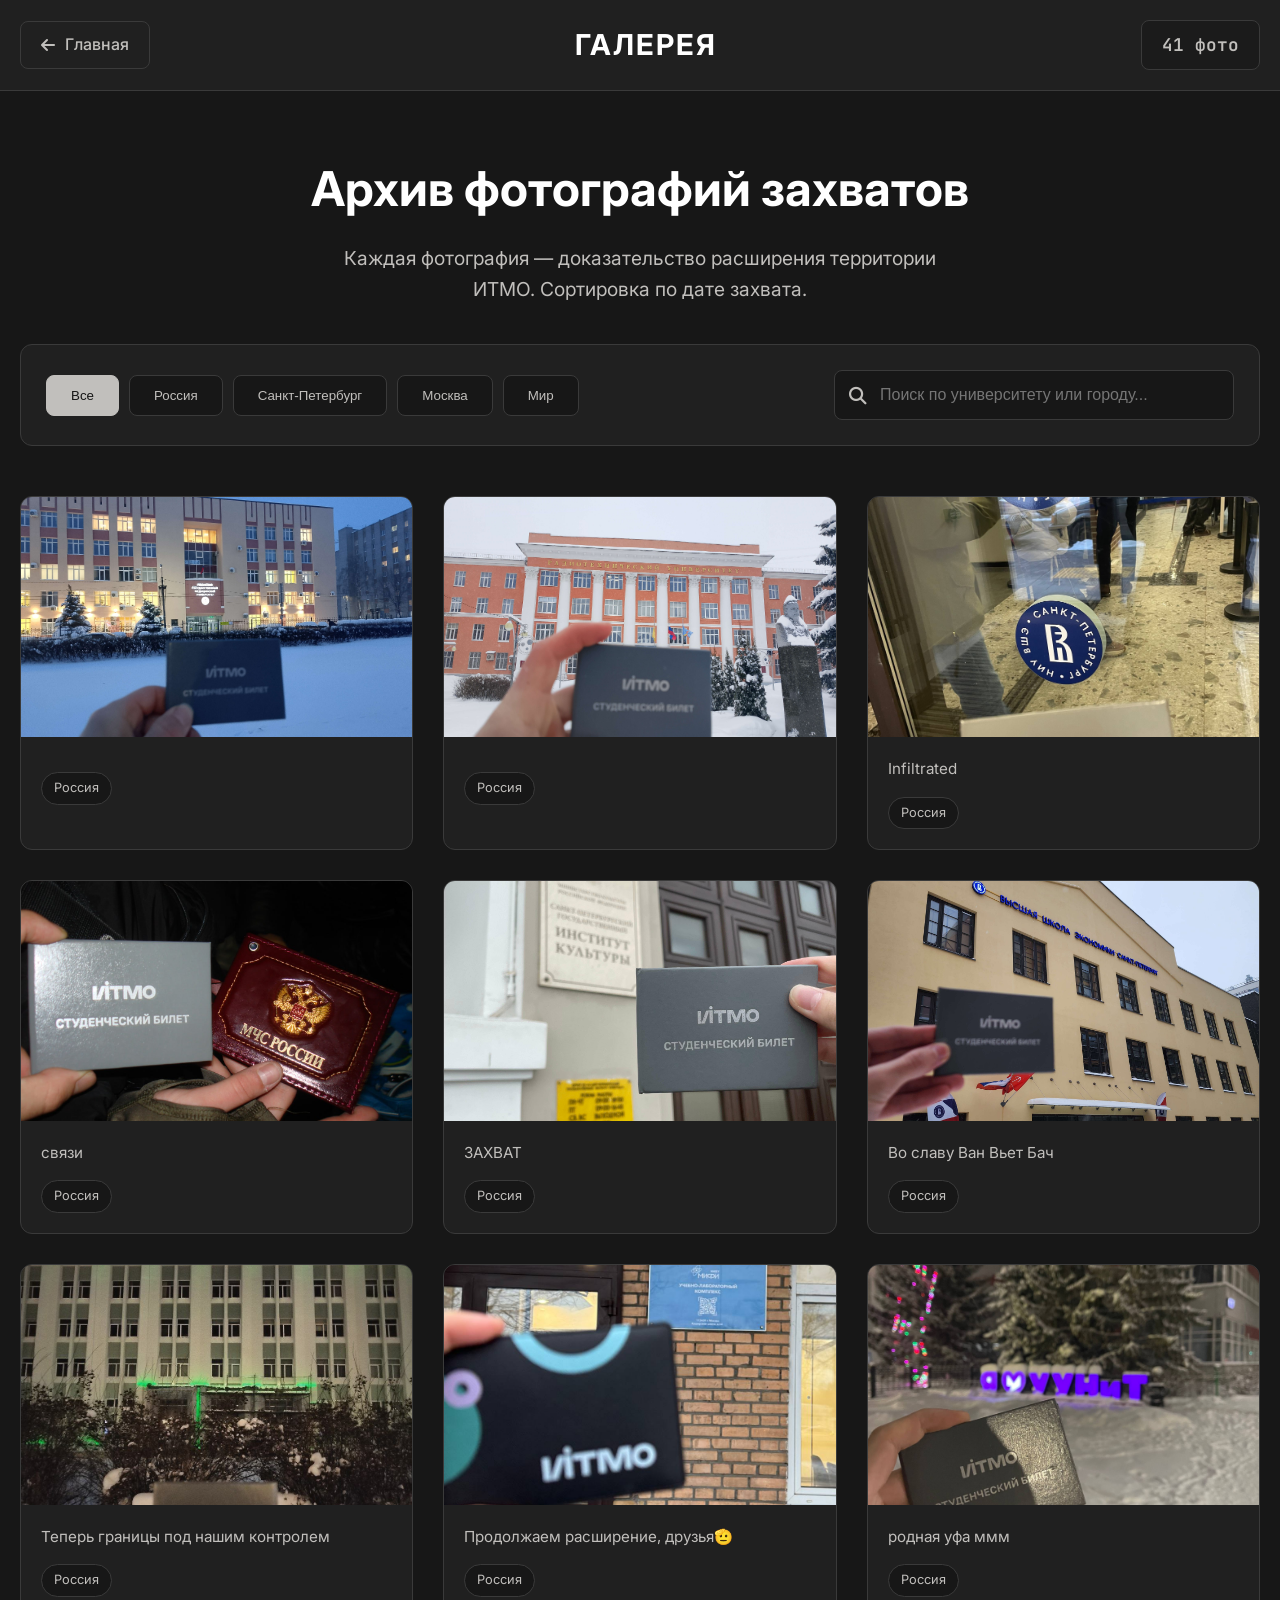
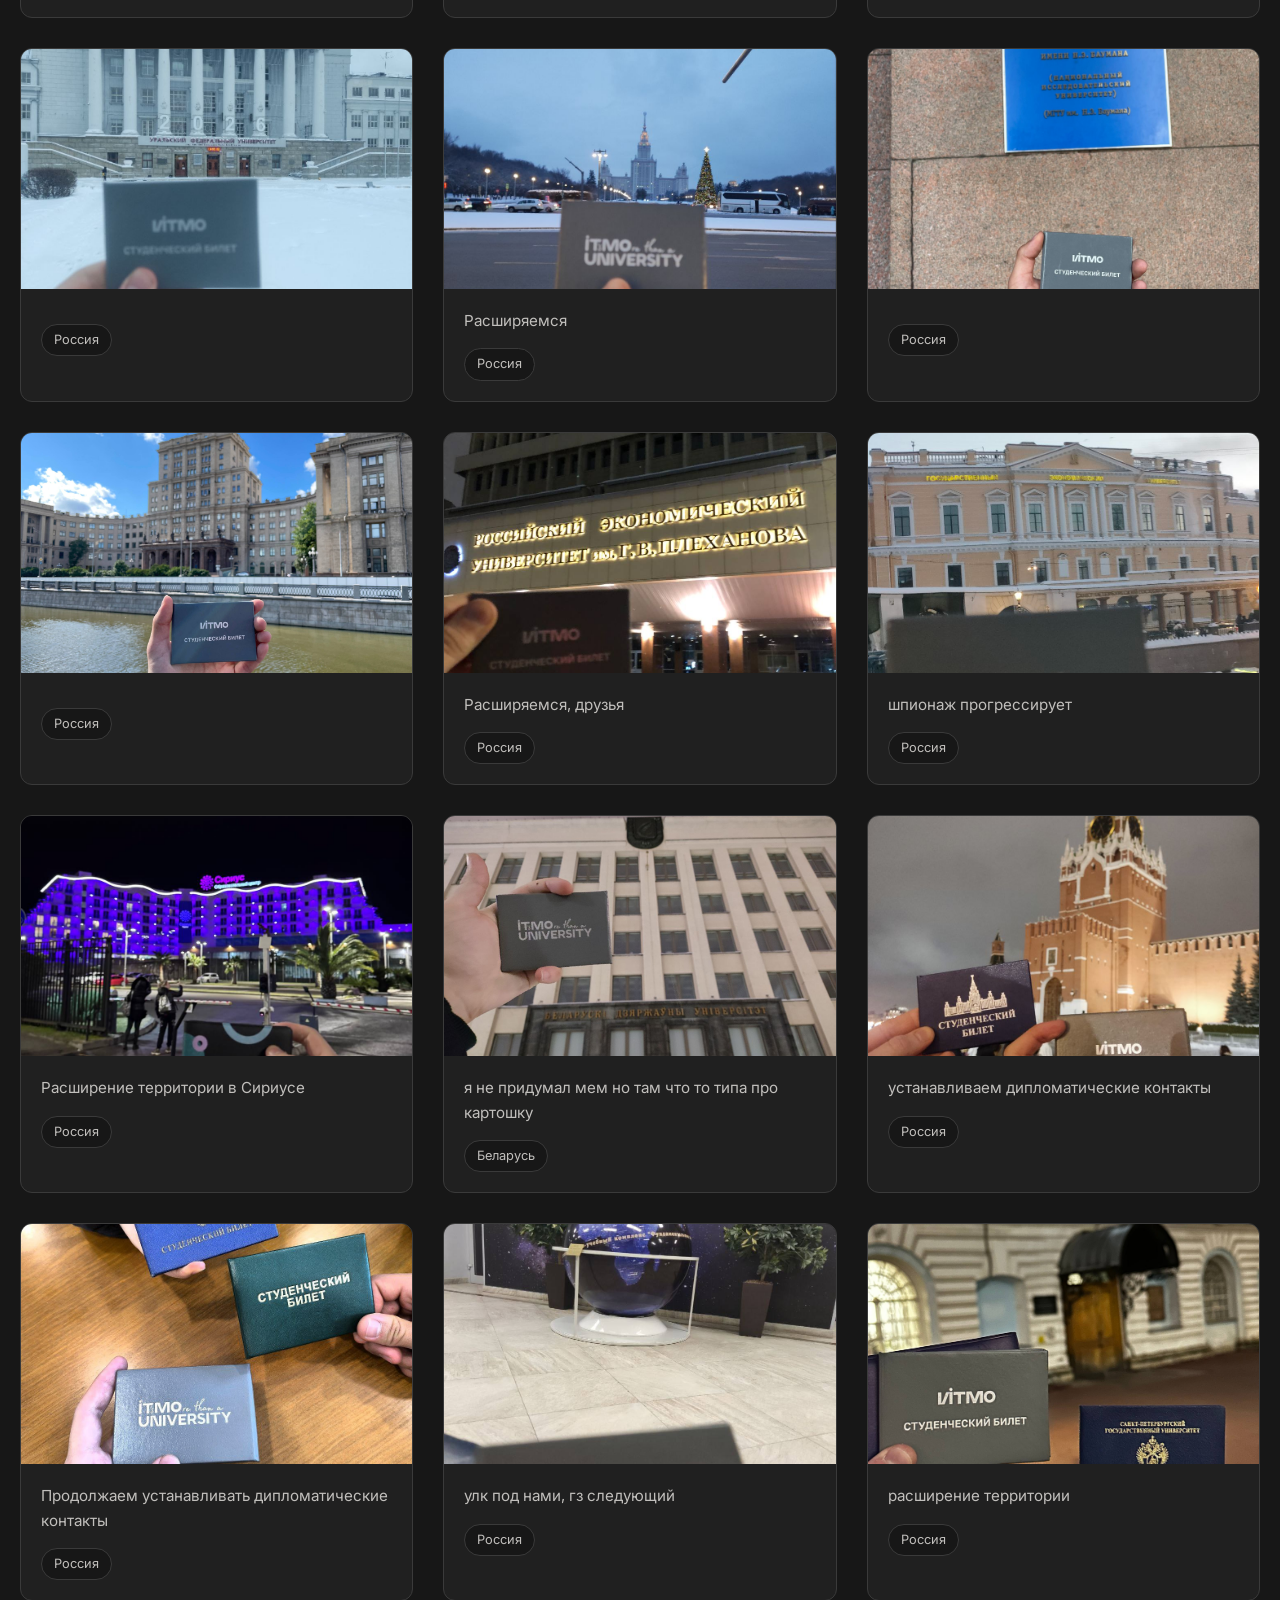
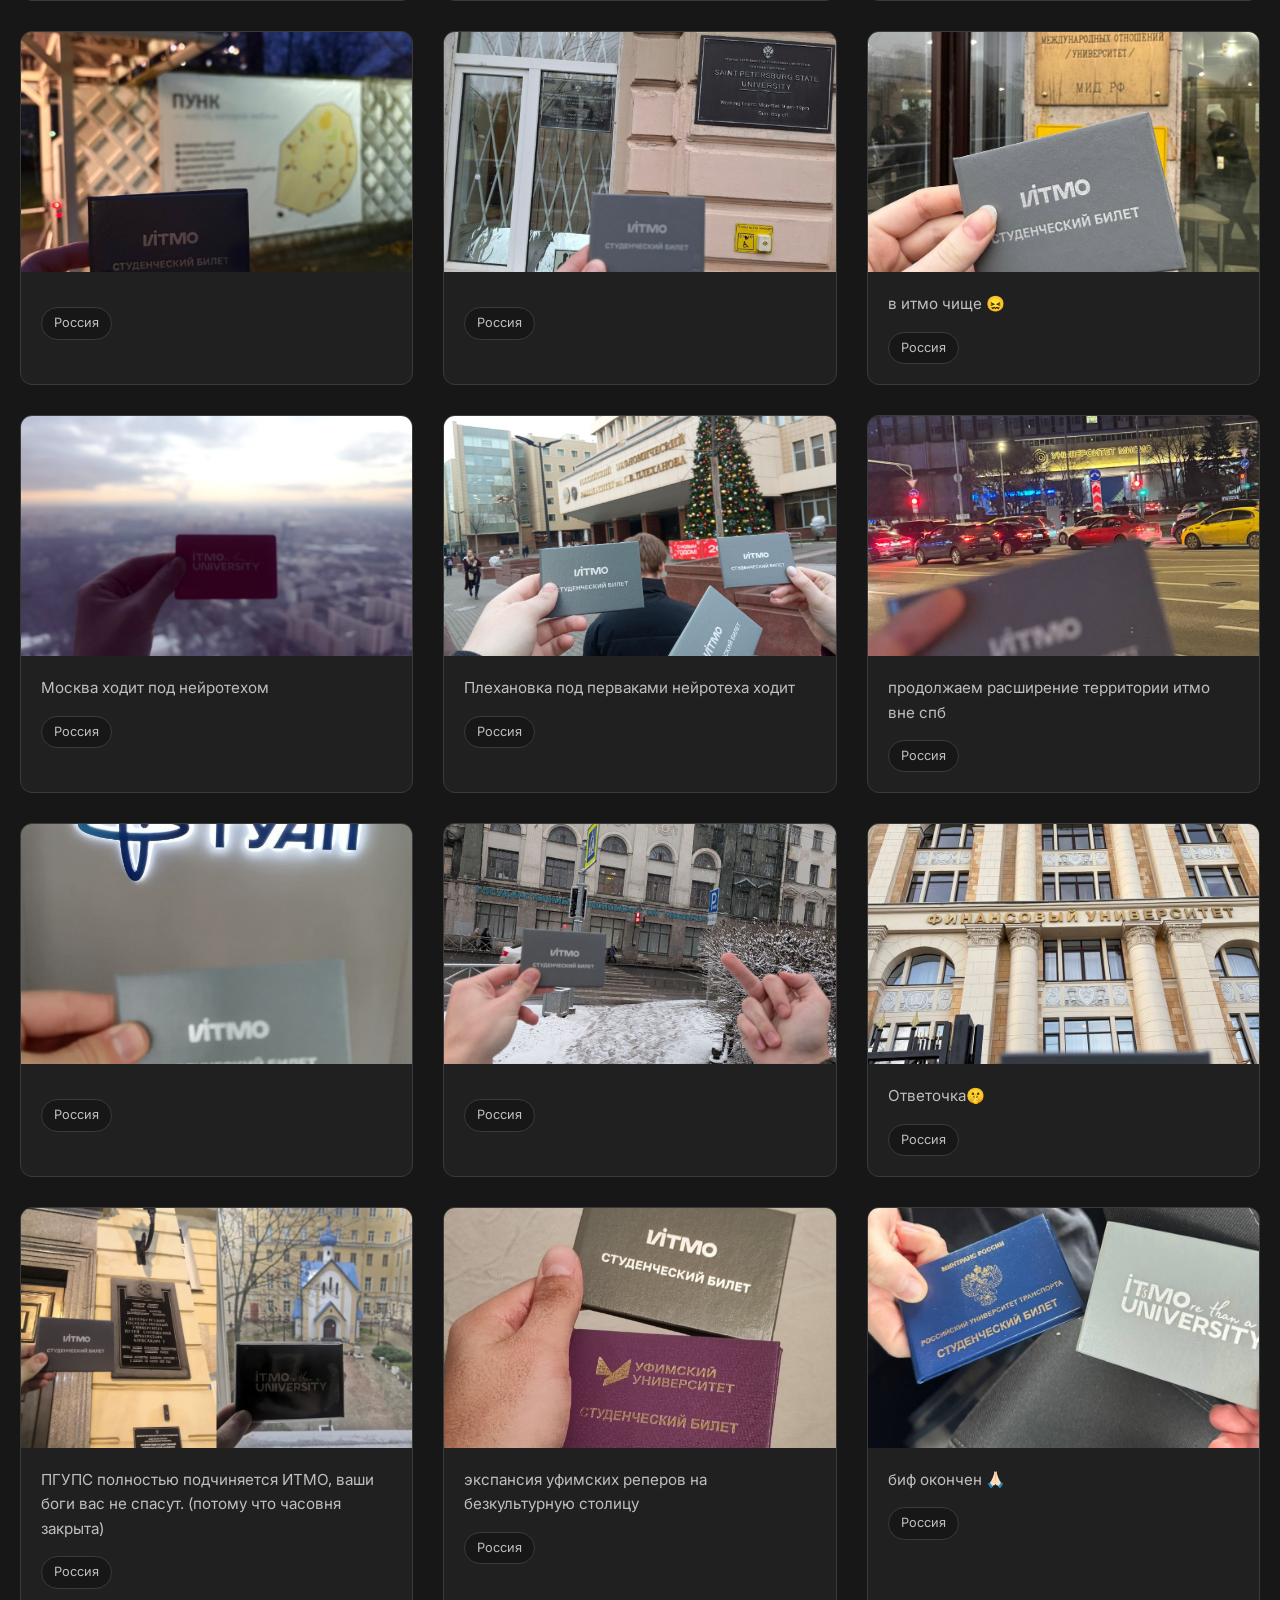
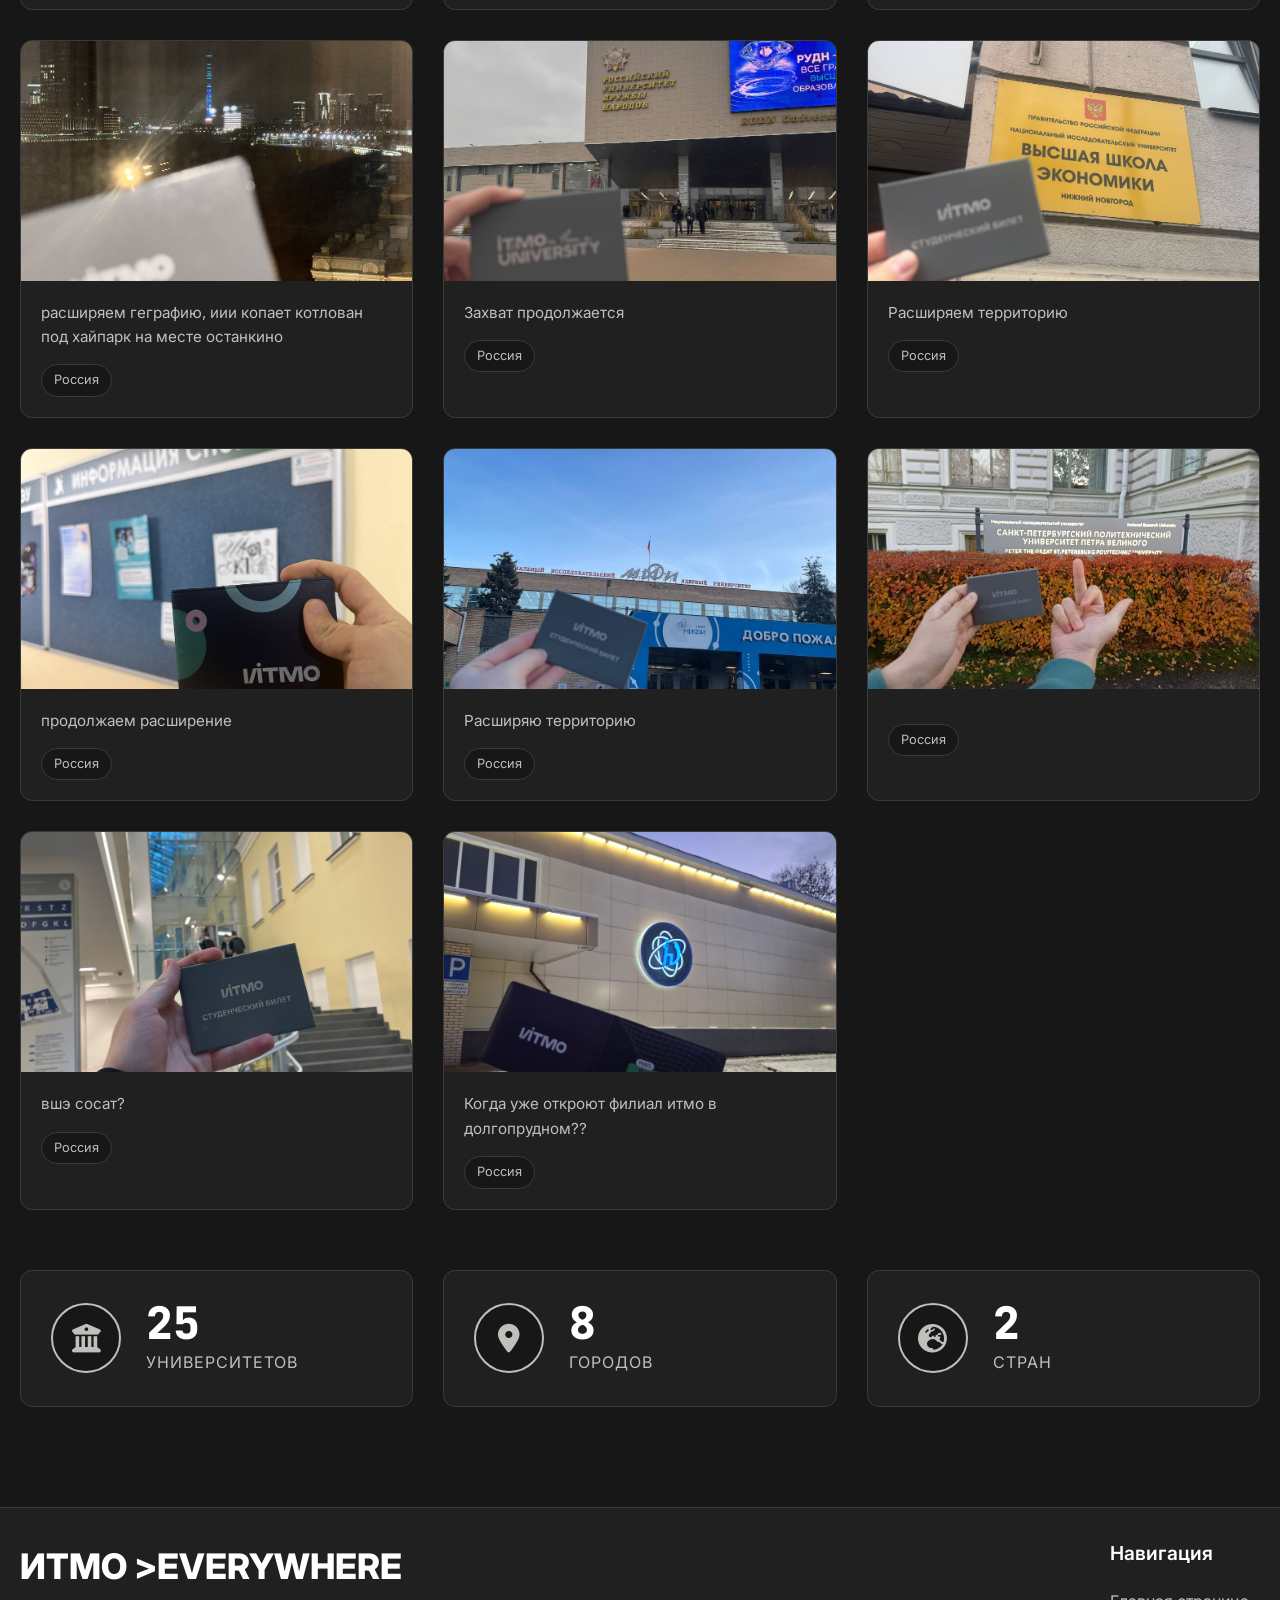
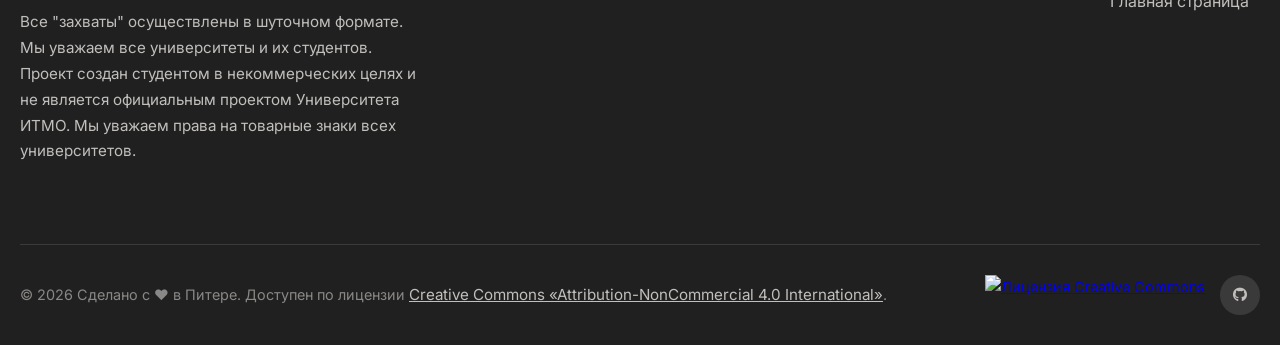
==== commit 354edd22: "Добавил фавиконки и ссылку на телеграм-канал" ====
--- a/gallery.html
+++ b/gallery.html
@@ -8,6 +8,17 @@
     <link href="https://fonts.googleapis.com/css2?family=Inter:wght@300;400;500;600;700;800&family=JetBrains+Mono:wght@400;500;600;700&display=swap" rel="stylesheet">
     <link rel="stylesheet" href="css/style.css">
     <link rel="stylesheet" href="css/gallery.css">
+
+    <!-- Базовый favicon -->
+    <link rel="icon" href="/favicon-32x32.png" type="image/x-icon">
+    <link rel="shortcut icon" href="/favicon-32x32.png" type="image/x-icon">
+
+    <!-- Для современных браузеров -->
+    <link rel="icon" type="image/png" sizes="32x32" href="/favicon-32x32.png">
+    <link rel="icon" type="image/png" sizes="16x16" href="/favicon-16x16.png">
+
+    <!-- Для Apple устройств -->
+    <link rel="apple-touch-icon" sizes="180x180" href="/apple-touch-icon.png">
 </head>
 <body class="gallery-page">
     <nav class="gallery-nav">
--- a/css/style.css
+++ b/css/style.css
@@ -573,6 +573,10 @@
 .qr-placeholder span {
     font-weight: 600;
     font-size: 1.1rem;
+}
+
+#tg_link {
+    color: #8A8886;
 }
 
 /* Футер */
@@ -991,6 +995,20 @@
   z-index: -2;
 }
 
-.spb-progress {
+.spb-progress, .msk-progress {
     background: linear-gradient(90deg, #C1BFBC, #E0DEDB);
 }
+
+.hide {
+    position: absolute;
+    bottom: 0;
+    right: 0;
+    background-color: rgba(23, 23, 23, 0.95);
+    backdrop-filter: blur(10px);
+    border: 1px solid var(--border-color);
+    border-radius: 8px;
+    padding: 10px 155px;
+    z-index: 2000;
+    max-width: 400px;
+    max-height: 200px;
+}
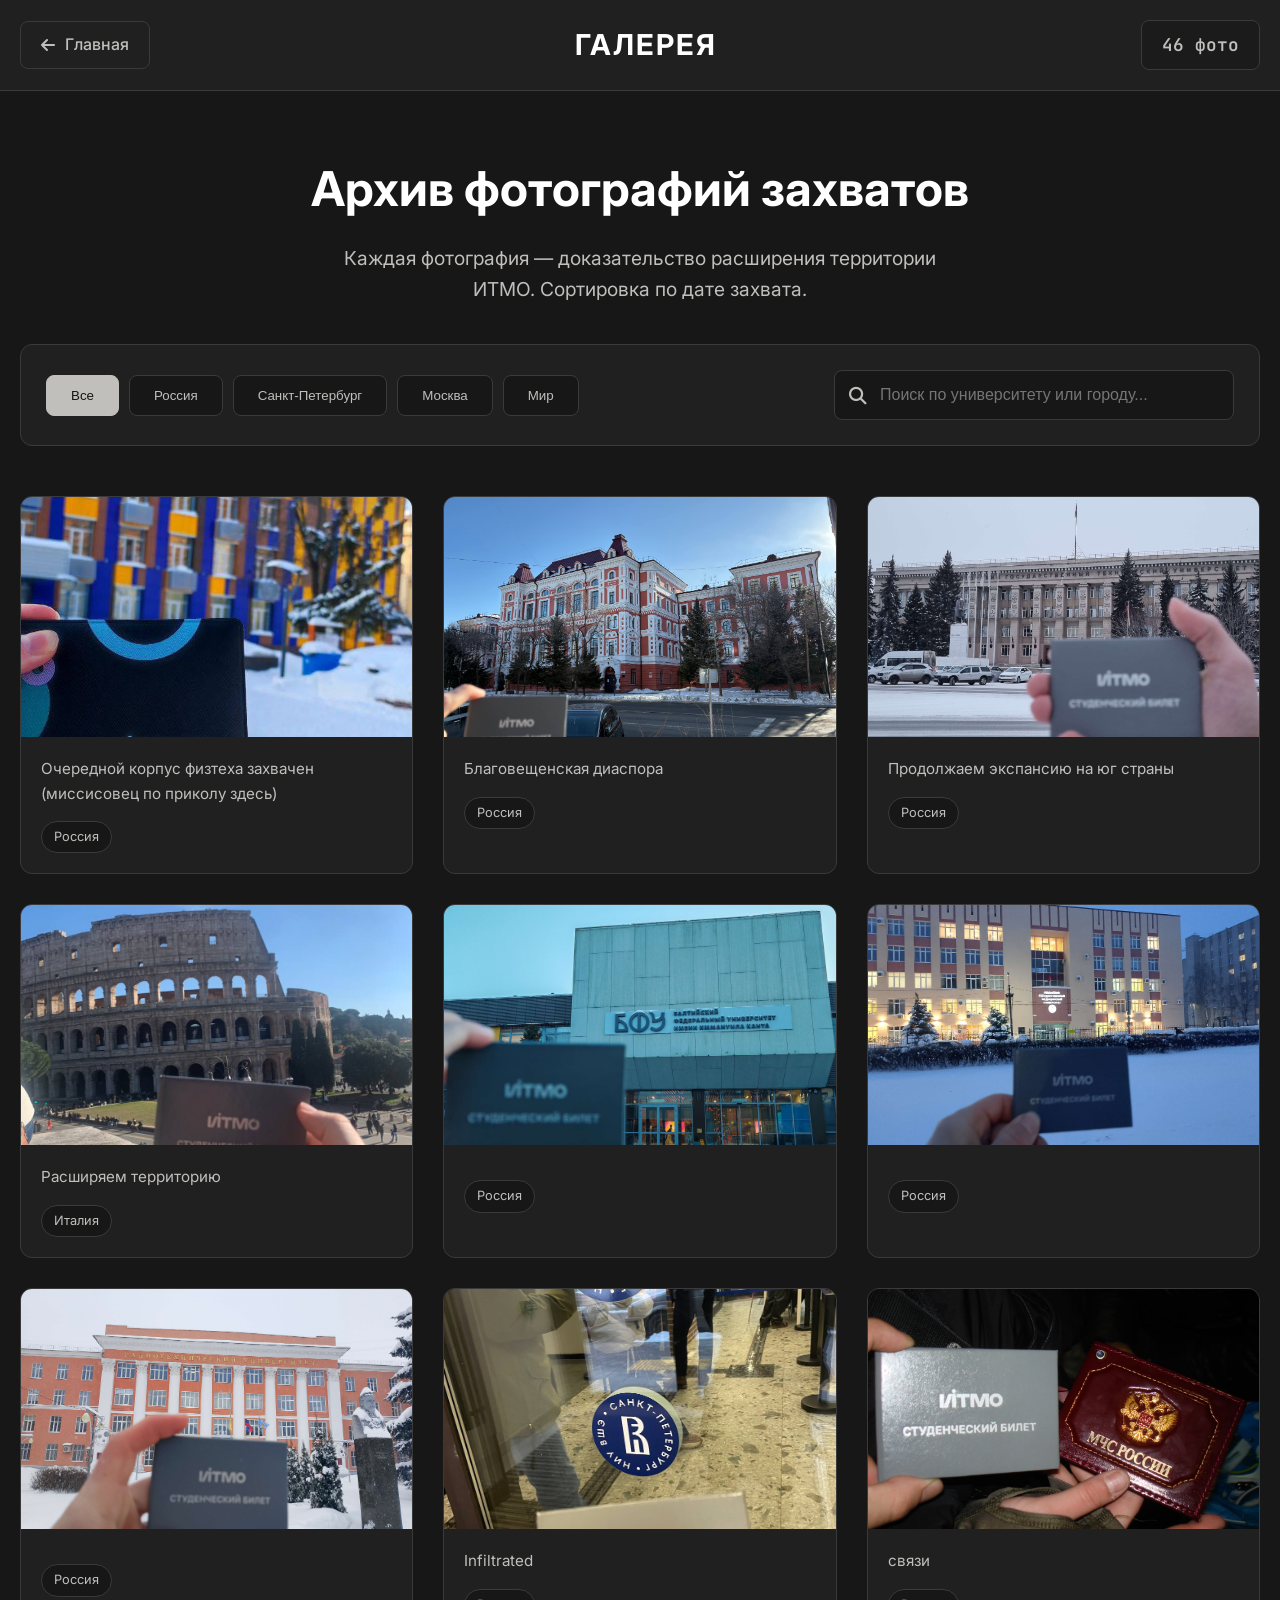
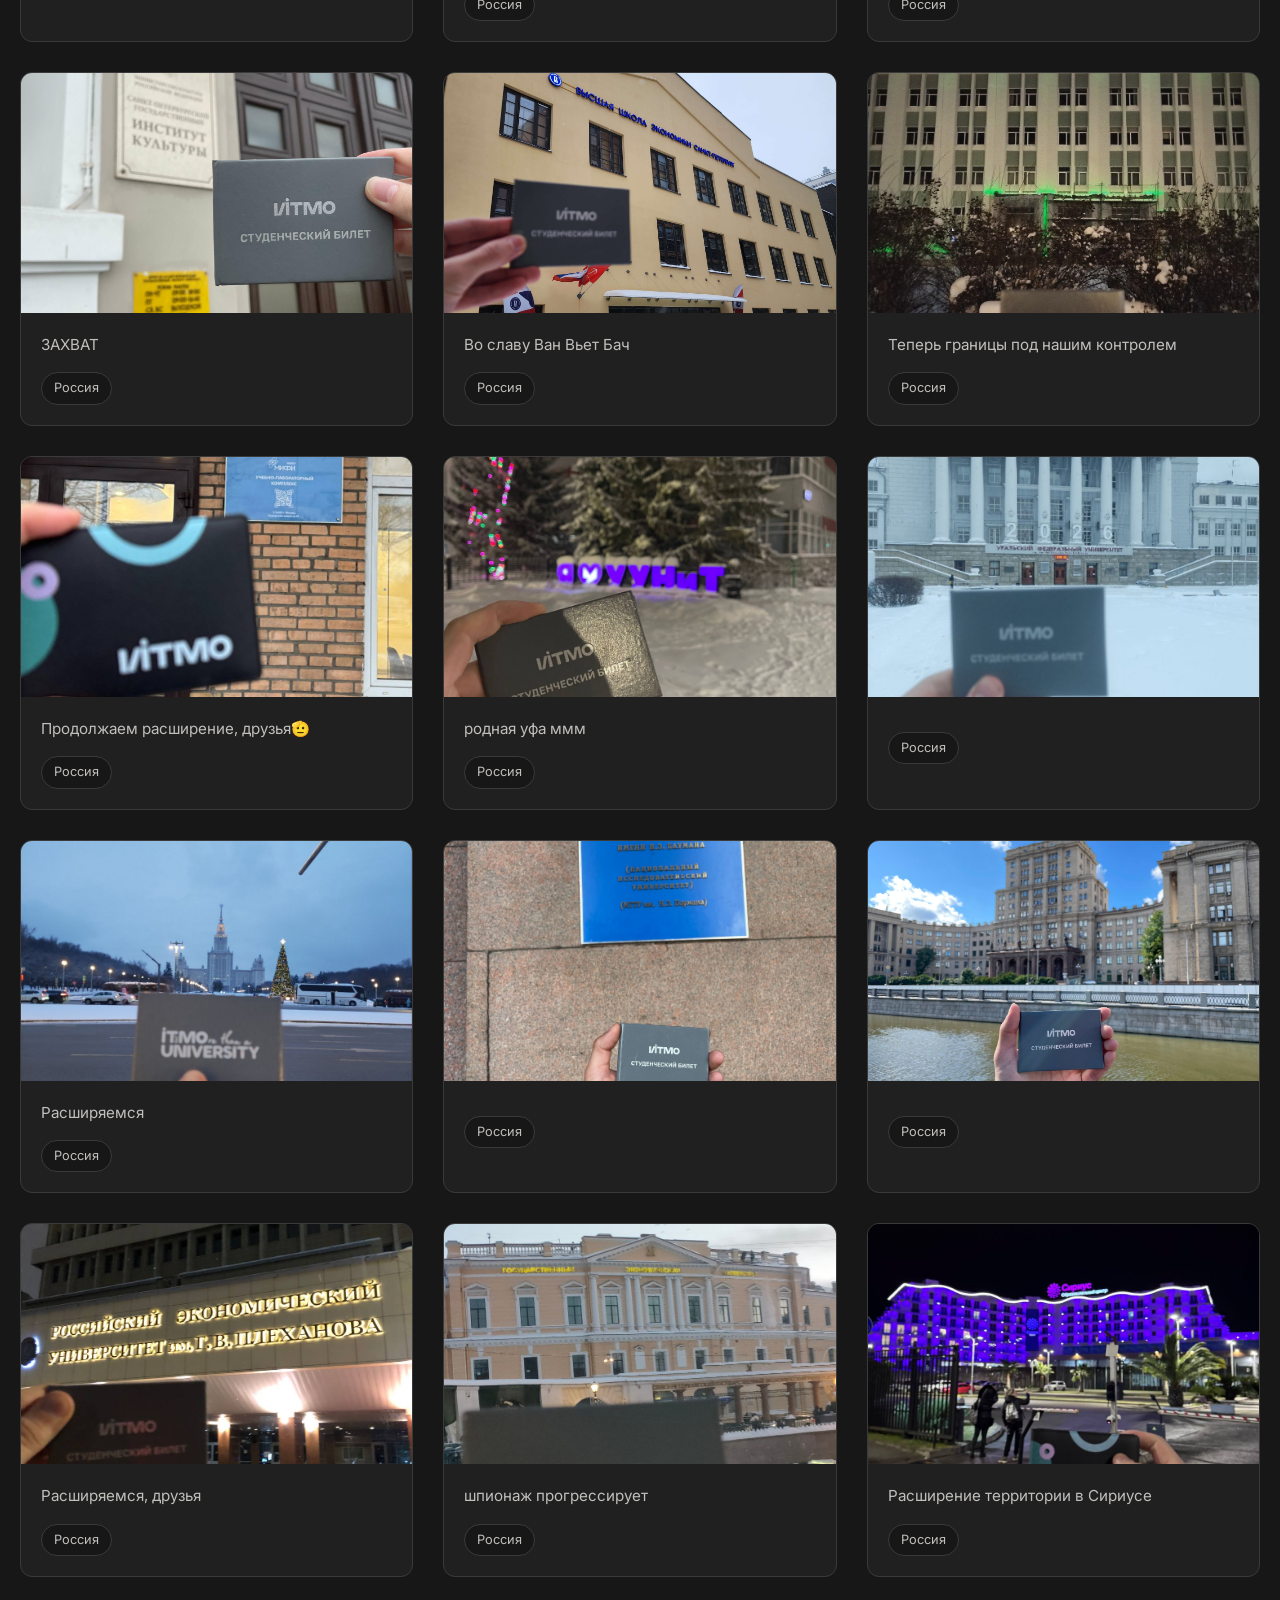
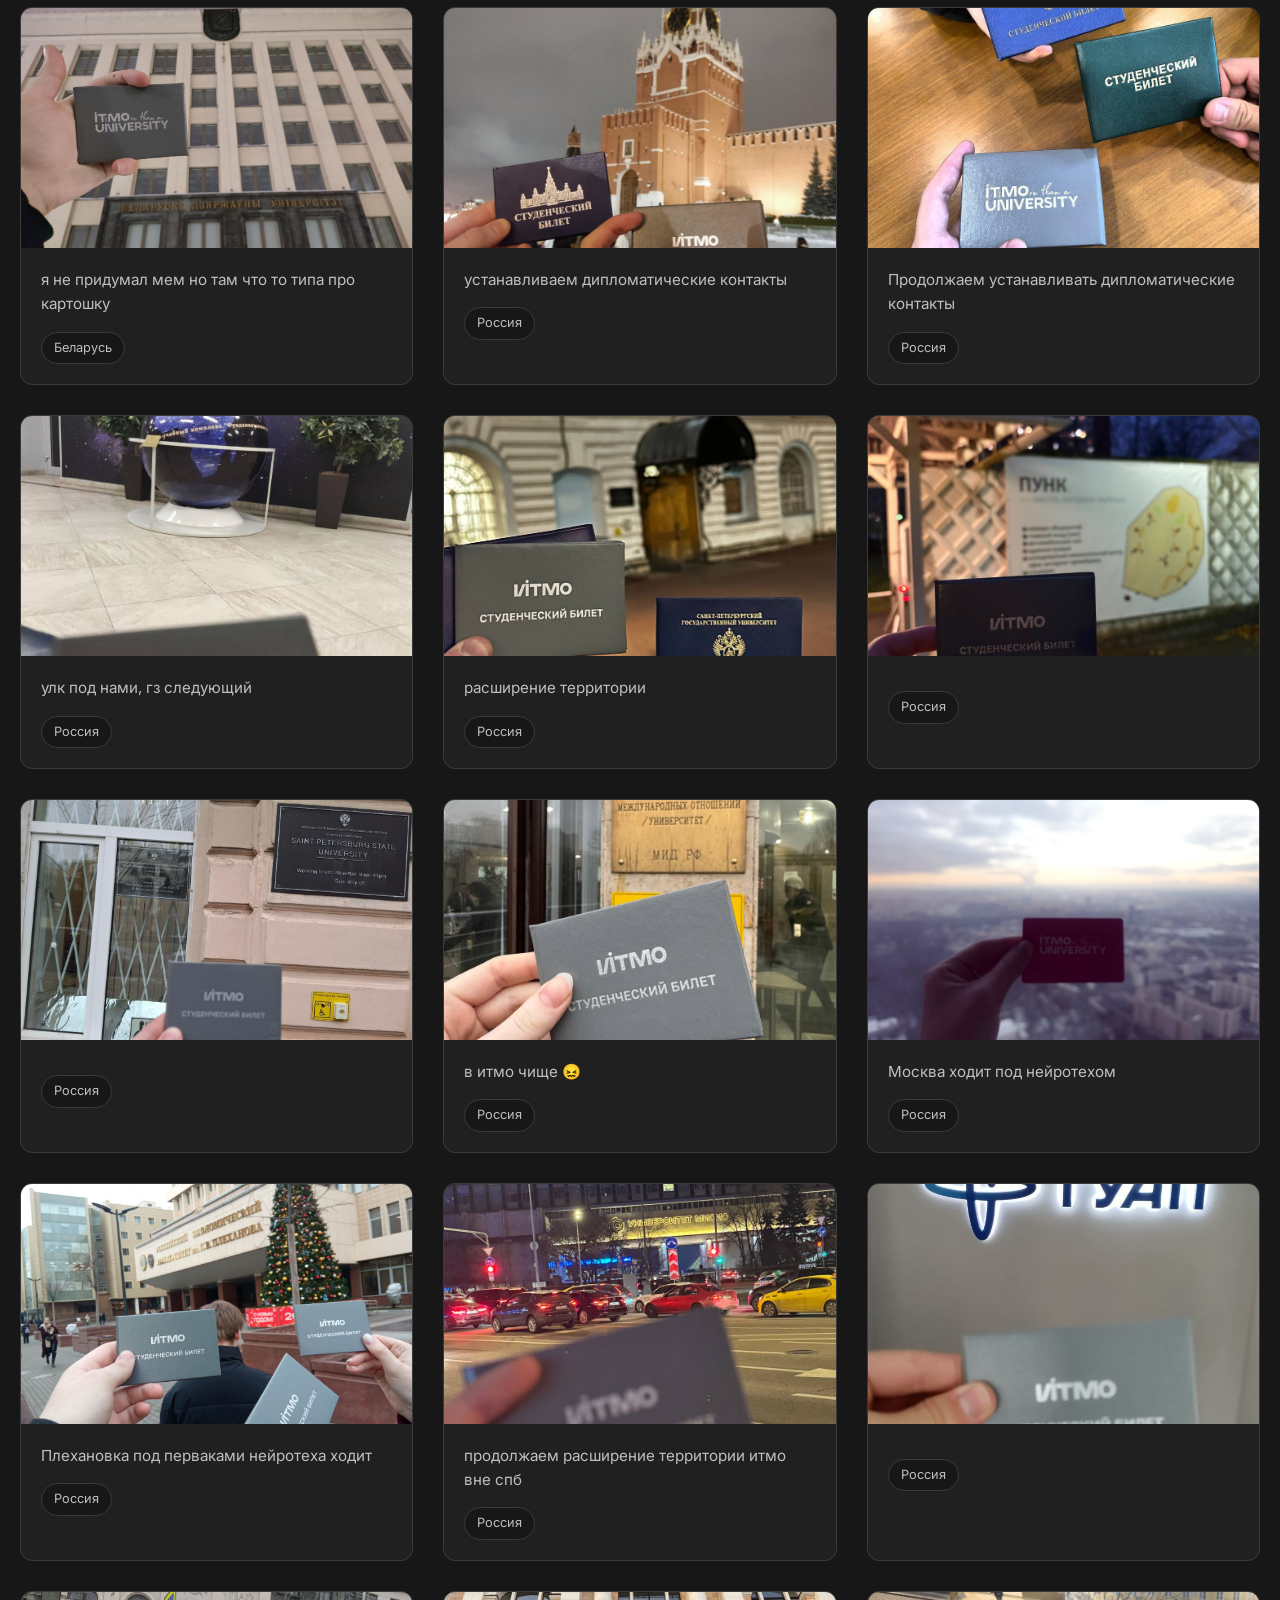
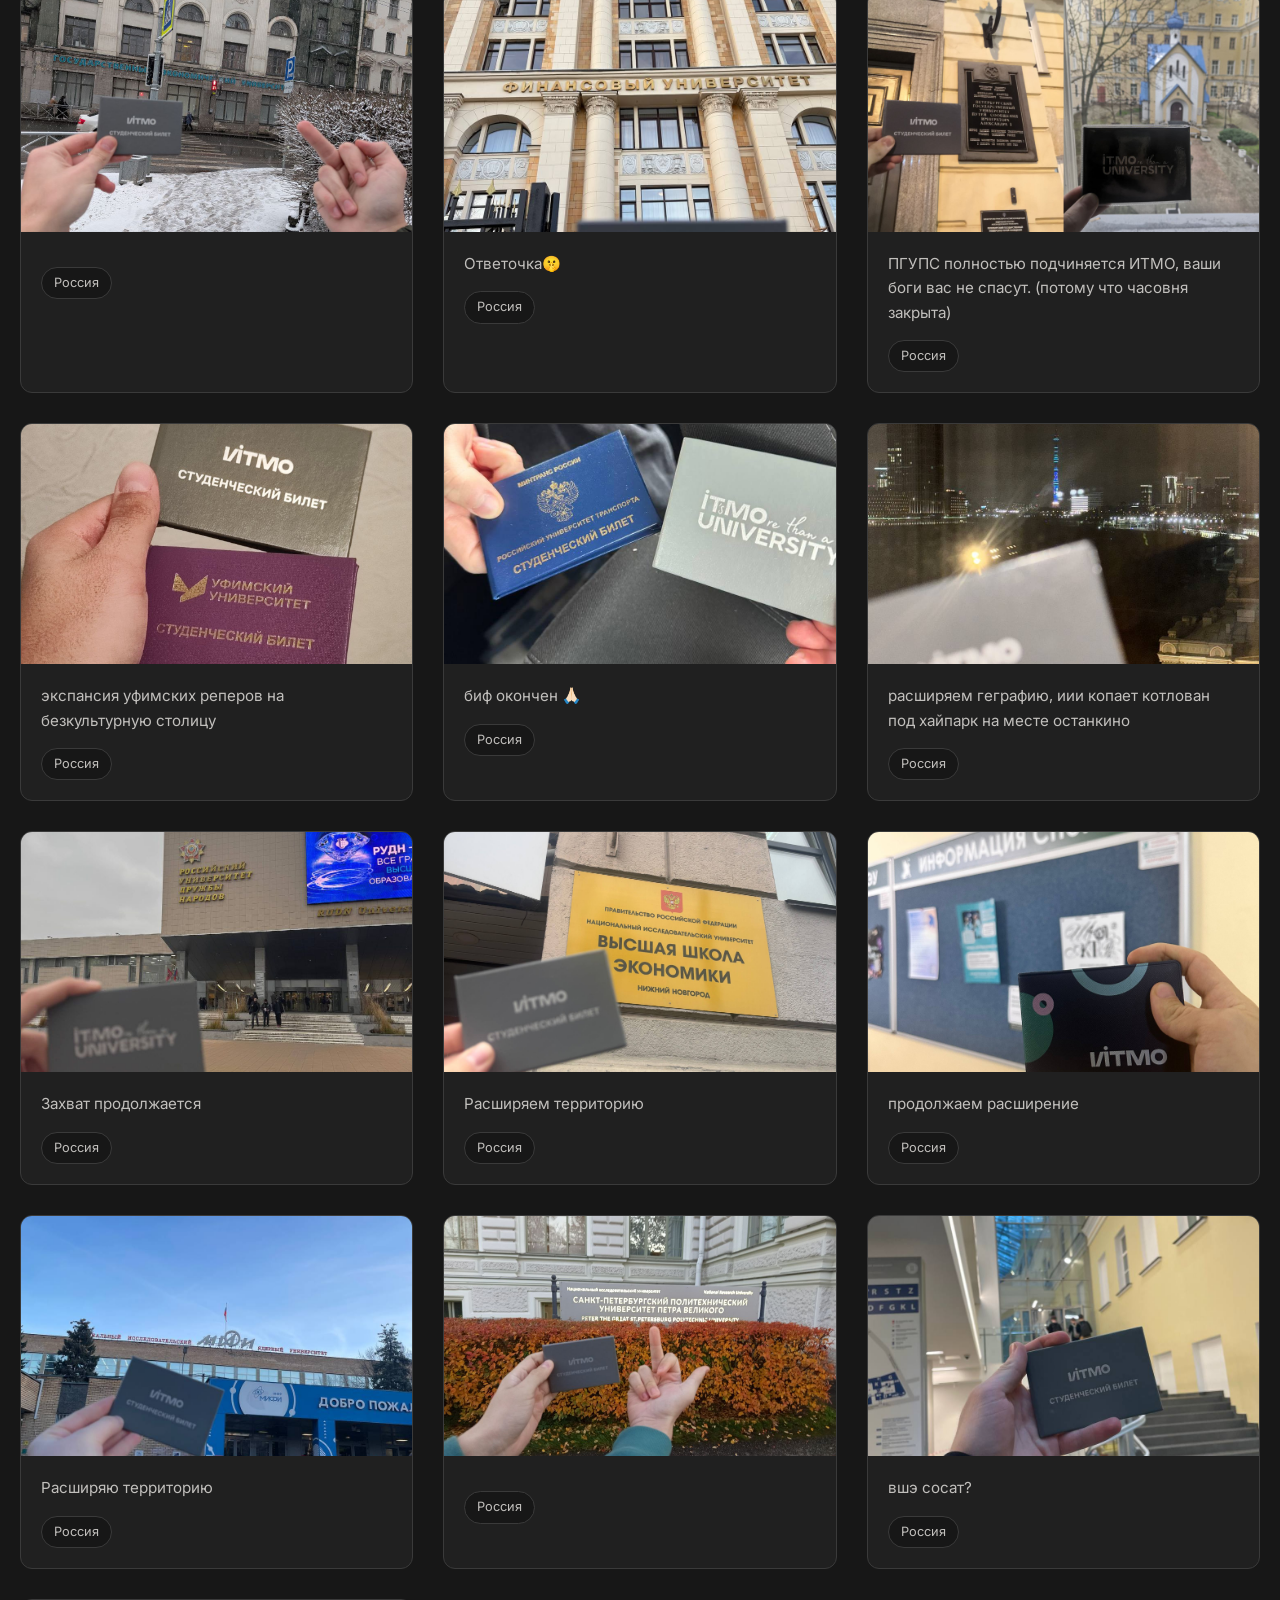
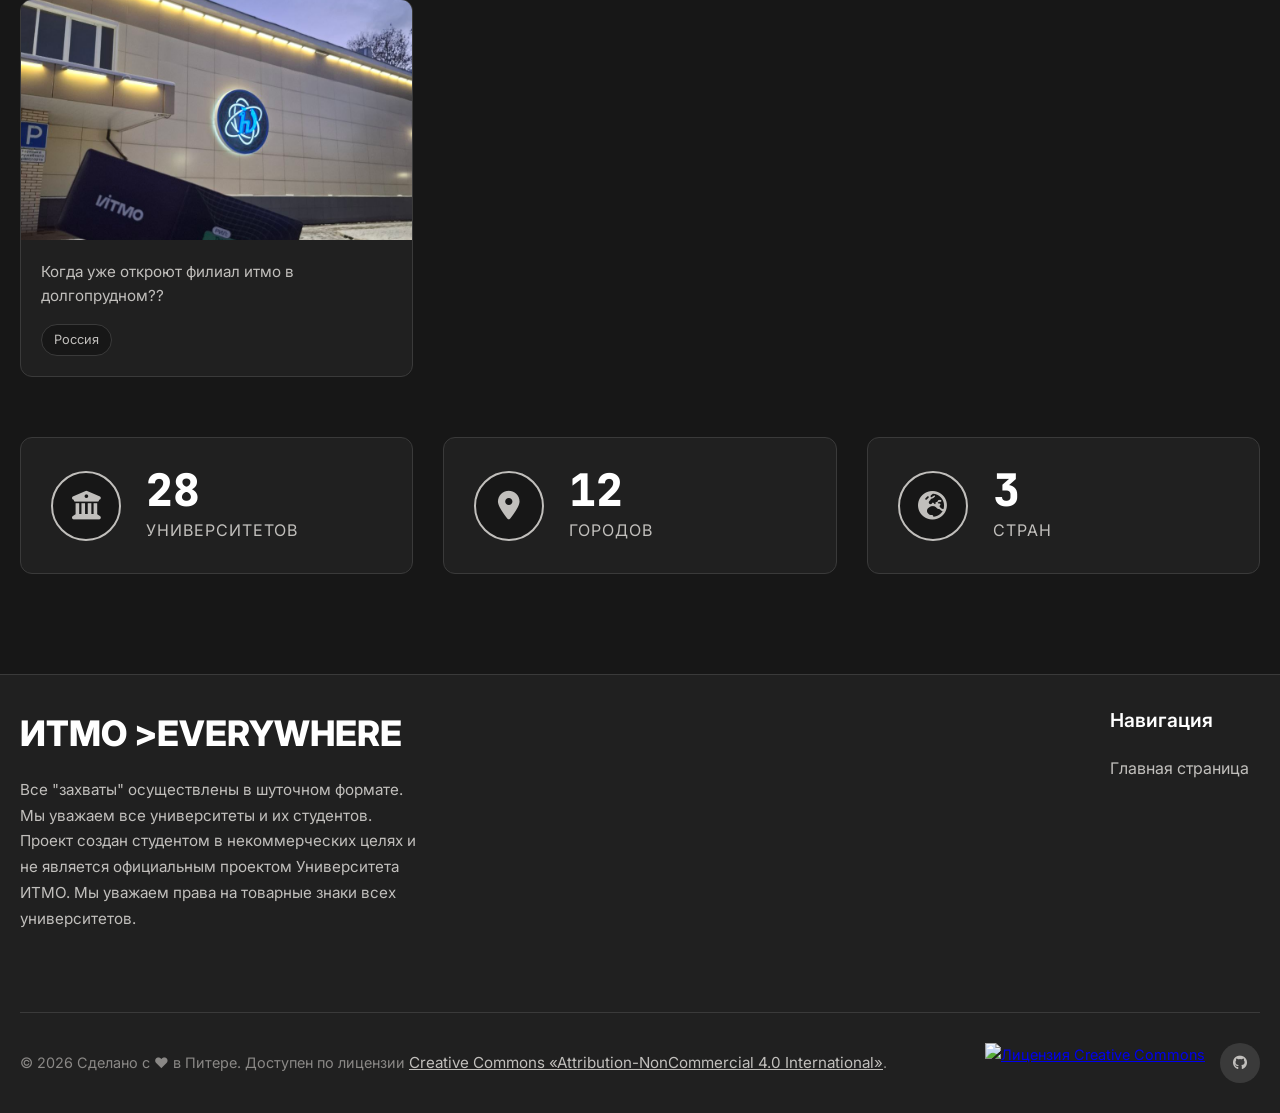
==== commit 661af4c3: "Починил фавиконку в Галерее" ====
--- a/gallery.html
+++ b/gallery.html
@@ -10,15 +10,15 @@
     <link rel="stylesheet" href="css/gallery.css">
 
     <!-- Базовый favicon -->
-    <link rel="icon" href="/favicon-32x32.png" type="image/x-icon">
-    <link rel="shortcut icon" href="/favicon-32x32.png" type="image/x-icon">
+    <link rel="icon" href="favicon-32x32.png" type="image/x-icon">
+    <link rel="shortcut icon" href="favicon-32x32.png" type="image/x-icon">
 
     <!-- Для современных браузеров -->
-    <link rel="icon" type="image/png" sizes="32x32" href="/favicon-32x32.png">
-    <link rel="icon" type="image/png" sizes="16x16" href="/favicon-16x16.png">
+    <link rel="icon" type="image/png" sizes="32x32" href="favicon-32x32.png">
+    <link rel="icon" type="image/png" sizes="16x16" href="favicon-16x16.png">
 
     <!-- Для Apple устройств -->
-    <link rel="apple-touch-icon" sizes="180x180" href="/apple-touch-icon.png">
+    <link rel="apple-touch-icon" sizes="180x180" href="apple-touch-icon.png">
 </head>
 <body class="gallery-page">
     <nav class="gallery-nav">
